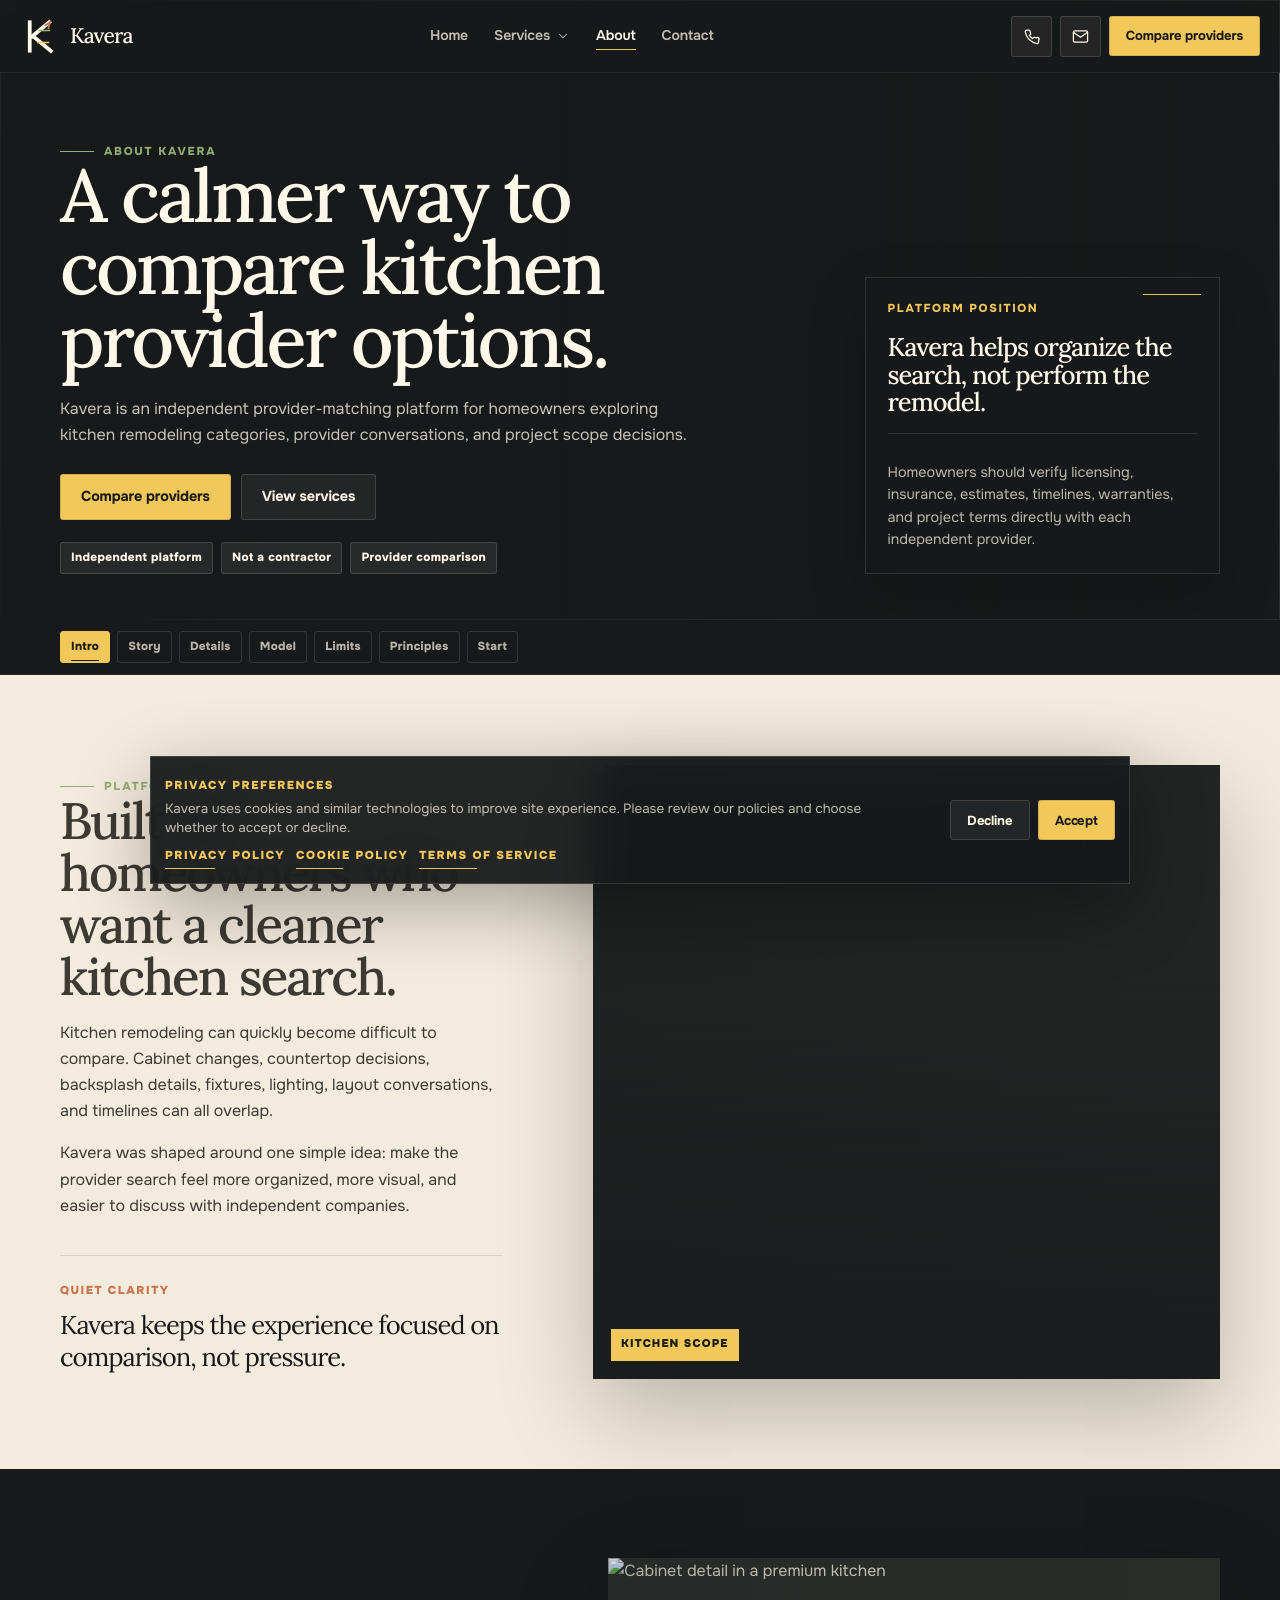
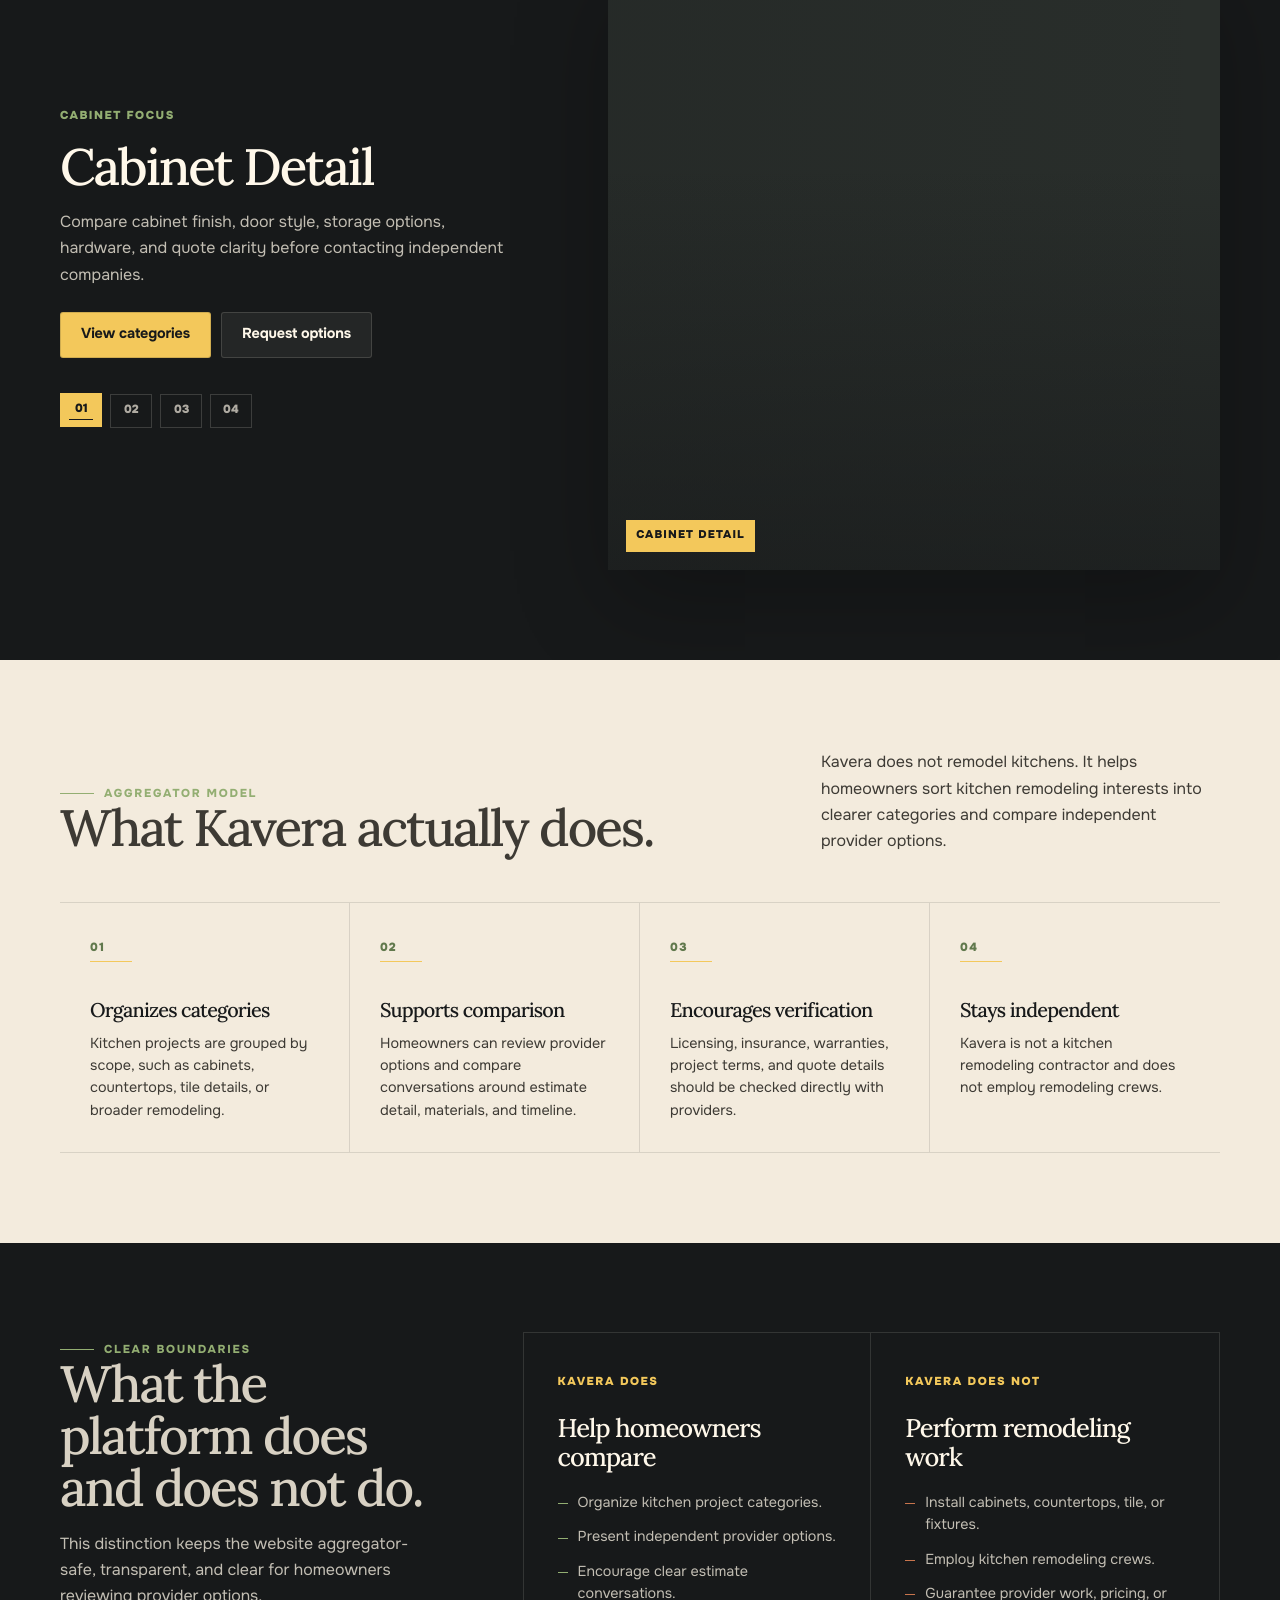
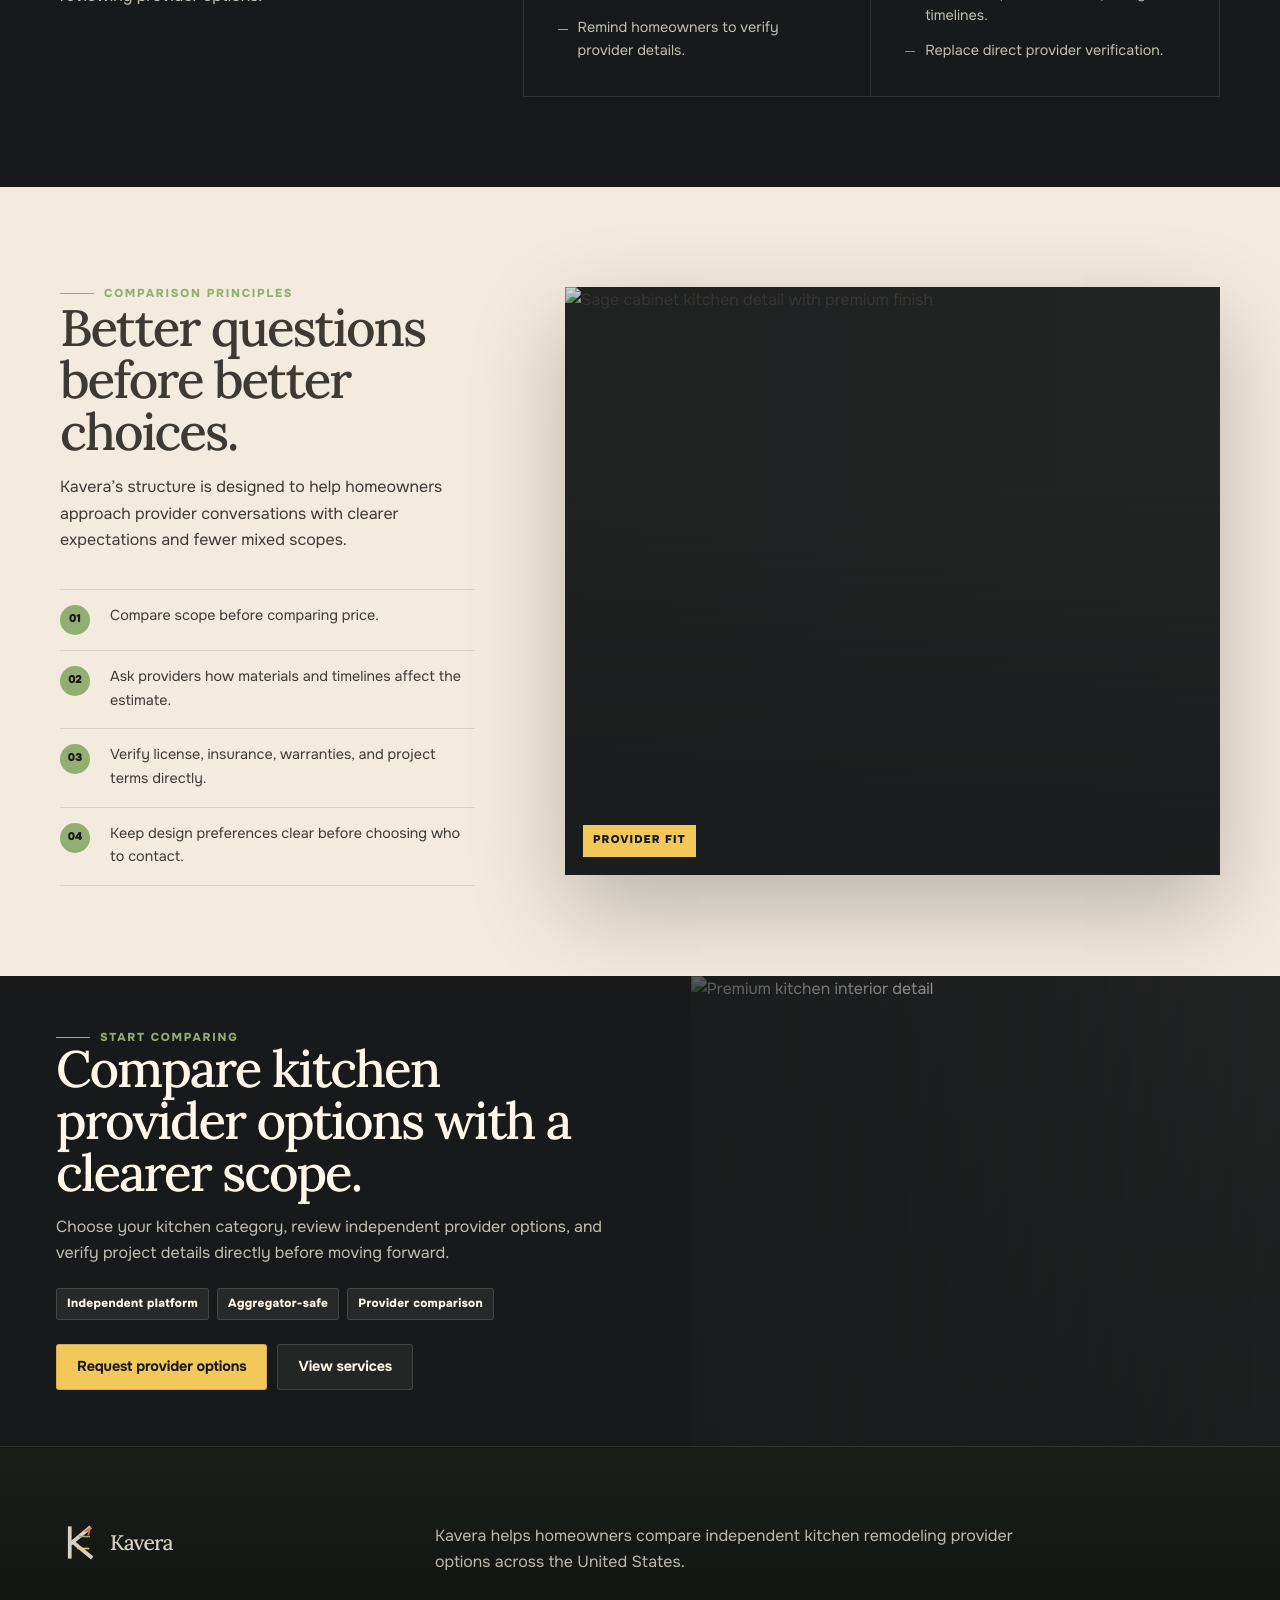
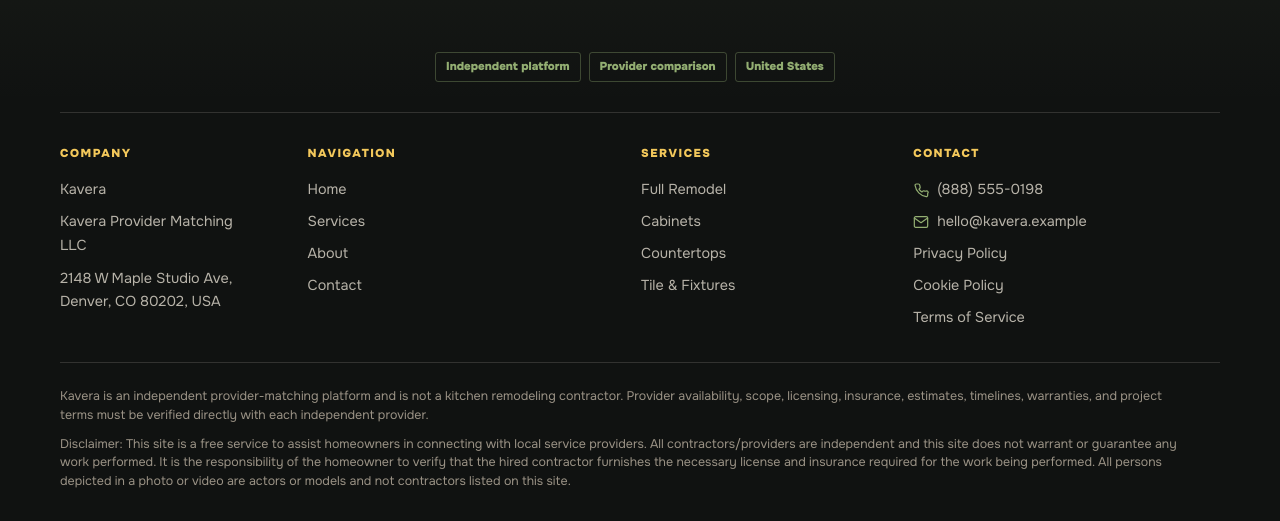
==== about.html @ 3f9db496 "add structure" ====
<!DOCTYPE html>
<html lang="en">

<head>
    <meta charset="UTF-8">
    <meta name="viewport" content="width=device-width, initial-scale=1.0">

    <title>About Kavera | Kitchen Provider Matching Platform</title>
    <meta name="description"
        content="Learn how Kavera helps homeowners compare local kitchen remodeling providers while staying independent from direct remodeling services.">

    <link rel="icon" type="image/svg+xml" href="./assets/icons/favicon.svg">
    <link rel="stylesheet" href="./css/style.css">
</head>

<body>
    <div data-site-header></div>

    <main id="main">
        <!-- =====================================================
      1. HERO
    ====================================================== -->
        <section class="page-hero about-hero" id="hero" aria-labelledby="about-hero-title">
            <div class="page-hero__bg" aria-hidden="true">
                <img src="./assets/images/hero-about.jpg" alt="">
            </div>

            <div class="page-hero__inner">
                <div class="page-hero__content">
                    <span class="eyebrow">About Kavera</span>

                    <h1 id="about-hero-title">
                        A calmer way to compare kitchen provider options.
                    </h1>

                    <p>
                        Kavera is an independent provider-matching platform for homeowners exploring kitchen remodeling
                        categories, provider conversations, and project scope decisions.
                    </p>

                    <div class="page-hero__actions">
                        <a class="button" href="contact.html#request">
                            <span>Compare providers</span>
                        </a>

                        <a class="button button--ghost" href="services.html">
                            <span>View services</span>
                        </a>
                    </div>

                    <div class="page-hero__badges">
                        <span class="hero-badge">Independent platform</span>
                        <span class="hero-badge">Not a contractor</span>
                        <span class="hero-badge">Provider comparison</span>
                    </div>
                </div>

                <aside class="hero-panel about-hero__panel" aria-label="Kavera platform note">
                    <span>Platform position</span>

                    <strong>
                        Kavera helps organize the search, not perform the remodel.
                    </strong>

                    <div class="about-hero__line" aria-hidden="true"></div>

                    <p>
                        Homeowners should verify licensing, insurance, estimates, timelines, warranties,
                        and project terms directly with each independent provider.
                    </p>
                </aside>
            </div>
        </section>

        <div data-section-nav></div>

        <!-- =====================================================
      2. STORY
    ====================================================== -->
        <section class="section section--cream about-story" id="story" aria-labelledby="about-story-title">
            <div class="container">
                <div class="about-story__grid">
                    <div class="about-story__content">
                        <span class="eyebrow">Platform story</span>

                        <h2 id="about-story-title">
                            Built for homeowners who want a cleaner kitchen search.
                        </h2>

                        <p>
                            Kitchen remodeling can quickly become difficult to compare. Cabinet changes, countertop
                            decisions, backsplash details, fixtures, lighting, layout conversations, and timelines can
                            all overlap.
                        </p>

                        <p>
                            Kavera was shaped around one simple idea: make the provider search feel more organized,
                            more visual, and easier to discuss with independent companies.
                        </p>

                        <div class="about-story__quote">
                            <span>Quiet clarity</span>
                            <p>
                                Kavera keeps the experience focused on comparison, not pressure.
                            </p>
                        </div>
                    </div>

                    <figure class="about-story__image">
                        <img src="./assets/images/service-full-kitchen.jpg"
                            alt="Premium kitchen interior with warm finishes" loading="lazy">
                        <span>Kitchen scope</span>
                    </figure>
                </div>
            </div>
        </section>

        <!-- =====================================================
      3. SLIDESHOW
    ====================================================== -->
        <section class="section section--dark about-slideshow" id="slideshow" aria-labelledby="about-slideshow-title">
            <div class="container">
                <div class="about-slideshow__grid">
                    <div class="about-slideshow__content">
                        <span class="about-slideshow__label" data-about-slide-label>
                            Cabinet focus
                        </span>

                        <h2 class="about-slideshow__title" id="about-slideshow-title" data-about-slide-title>
                            Cabinet Detail
                        </h2>

                        <p class="about-slideshow__text" data-about-slide-text>
                            Compare cabinet finish, door style, storage options, hardware, and quote clarity before
                            contacting independent companies.
                        </p>

                        <div class="about-slideshow__actions">
                            <a class="button" href="services.html">
                                <span>View categories</span>
                            </a>

                            <a class="button button--ghost" href="contact.html#request">
                                <span>Request options</span>
                            </a>
                        </div>

                        <div class="about-slideshow__dots" aria-label="Kitchen detail slideshow controls">
                            <button class="about-slide-dot is-active" type="button" data-about-slide="0"
                                aria-label="Show cabinet detail slide">
                                01
                            </button>

                            <button class="about-slide-dot" type="button" data-about-slide="1"
                                aria-label="Show surface planning slide">
                                02
                            </button>

                            <button class="about-slide-dot" type="button" data-about-slide="2"
                                aria-label="Show fixture layers slide">
                                03
                            </button>

                            <button class="about-slide-dot" type="button" data-about-slide="3"
                                aria-label="Show project scope slide">
                                04
                            </button>
                        </div>
                    </div>

                    <figure class="about-slideshow__image">
                        <img src="./assets/images/service-cabinets.jpg" alt="Cabinet detail in a premium kitchen"
                            loading="lazy" data-about-slide-image>

                        <span class="about-slideshow__tag" data-about-slide-tag>
                            Cabinet detail
                        </span>
                    </figure>
                </div>
            </div>
        </section>

        <!-- =====================================================
      4. AGGREGATOR MODEL
    ====================================================== -->
        <section class="section section--cream about-model" id="model" aria-labelledby="about-model-title">
            <div class="container">
                <div class="about-model__top">
                    <div>
                        <span class="eyebrow">Aggregator model</span>

                        <h2 id="about-model-title">
                            What Kavera actually does.
                        </h2>
                    </div>

                    <p>
                        Kavera does not remodel kitchens. It helps homeowners sort kitchen remodeling interests into
                        clearer categories and compare independent provider options.
                    </p>
                </div>

                <div class="about-model__rail" aria-label="Kavera platform model">
                    <article class="about-model__item">
                        <span>01</span>
                        <h3>Organizes categories</h3>
                        <p>
                            Kitchen projects are grouped by scope, such as cabinets, countertops, tile details,
                            or broader remodeling.
                        </p>
                    </article>

                    <article class="about-model__item">
                        <span>02</span>
                        <h3>Supports comparison</h3>
                        <p>
                            Homeowners can review provider options and compare conversations around estimate detail,
                            materials, and timeline.
                        </p>
                    </article>

                    <article class="about-model__item">
                        <span>03</span>
                        <h3>Encourages verification</h3>
                        <p>
                            Licensing, insurance, warranties, project terms, and quote details should be checked
                            directly
                            with providers.
                        </p>
                    </article>

                    <article class="about-model__item">
                        <span>04</span>
                        <h3>Stays independent</h3>
                        <p>
                            Kavera is not a kitchen remodeling contractor and does not employ remodeling crews.
                        </p>
                    </article>
                </div>
            </div>
        </section>

        <!-- =====================================================
      5. DOES / DOES NOT
    ====================================================== -->
        <section class="section section--dark about-limits" id="limits" aria-labelledby="about-limits-title">
            <div class="container">
                <div class="about-limits__grid">
                    <div class="about-limits__intro">
                        <span class="eyebrow">Clear boundaries</span>

                        <h2 id="about-limits-title">
                            What the platform does and does not do.
                        </h2>

                        <p>
                            This distinction keeps the website aggregator-safe, transparent, and clear for homeowners
                            reviewing provider options.
                        </p>
                    </div>

                    <div class="about-limits__split">
                        <article class="about-limits__column">
                            <span>Kavera does</span>

                            <h3>Help homeowners compare</h3>

                            <ul>
                                <li>Organize kitchen project categories.</li>
                                <li>Present independent provider options.</li>
                                <li>Encourage clear estimate conversations.</li>
                                <li>Remind homeowners to verify provider details.</li>
                            </ul>
                        </article>

                        <article class="about-limits__column about-limits__column--not">
                            <span>Kavera does not</span>

                            <h3>Perform remodeling work</h3>

                            <ul>
                                <li>Install cabinets, countertops, tile, or fixtures.</li>
                                <li>Employ kitchen remodeling crews.</li>
                                <li>Guarantee provider work, pricing, or timelines.</li>
                                <li>Replace direct provider verification.</li>
                            </ul>
                        </article>
                    </div>
                </div>
            </div>
        </section>

        <!-- =====================================================
      6. PRINCIPLES
    ====================================================== -->
        <section class="section section--cream about-principles" id="principles"
            aria-labelledby="about-principles-title">
            <div class="container">
                <div class="about-principles__grid">
                    <div class="about-principles__content">
                        <span class="eyebrow">Comparison principles</span>

                        <h2 id="about-principles-title">
                            Better questions before better choices.
                        </h2>

                        <p>
                            Kavera’s structure is designed to help homeowners approach provider conversations with
                            clearer expectations and fewer mixed scopes.
                        </p>

                        <ul class="about-principles__list">
                            <li>
                                <span>01</span>
                                <p>Compare scope before comparing price.</p>
                            </li>

                            <li>
                                <span>02</span>
                                <p>Ask providers how materials and timelines affect the estimate.</p>
                            </li>

                            <li>
                                <span>03</span>
                                <p>Verify license, insurance, warranties, and project terms directly.</p>
                            </li>

                            <li>
                                <span>04</span>
                                <p>Keep design preferences clear before choosing who to contact.</p>
                            </li>
                        </ul>
                    </div>

                    <figure class="about-principles__image">
                        <img src="./assets/images/material-sage-cabinet.jpg"
                            alt="Sage cabinet kitchen detail with premium finish" loading="lazy">
                        <span>Provider fit</span>
                    </figure>
                </div>
            </div>
        </section>

        <!-- =====================================================
      7. COMPACT CTA
    ====================================================== -->
        <section class="compact-cta about-cta" id="start" aria-labelledby="about-cta-title">
            <div class="compact-cta__inner">
                <div class="compact-cta__content">
                    <span class="eyebrow">Start comparing</span>

                    <h2 id="about-cta-title">
                        Compare kitchen provider options with a clearer scope.
                    </h2>

                    <p>
                        Choose your kitchen category, review independent provider options, and verify project details
                        directly before moving forward.
                    </p>

                    <div class="compact-cta__badges">
                        <span class="badge">Independent platform</span>
                        <span class="badge">Aggregator-safe</span>
                        <span class="badge">Provider comparison</span>
                    </div>

                    <div class="compact-cta__actions">
                        <a class="button" href="contact.html#request">
                            <span>Request provider options</span>
                        </a>

                        <a class="button button--ghost" href="services.html">
                            <span>View services</span>
                        </a>
                    </div>
                </div>

                <div class="compact-cta__media">
                    <img src="./assets/images/hero-about.jpg" alt="Premium kitchen interior detail" loading="lazy">
                </div>
            </div>
        </section>
    </main>

    <div data-site-footer></div>
    <div data-policy-banner></div>

    <script src="./js/config.js"></script>
    <script src="./js/main.js"></script>
    <script src="./js/about.js"></script>
</body>

</html>
---- css/style.css ----
@import url("https://fonts.googleapis.com/css2?family=Lora:wght@500&family=Onest:wght@400;500;600;700&display=swap");

@import url("./home.css");
@import url("./services.css");
@import url("./about.css");
@import url("./contact.css");
@import url("./service-page.css");
@import url("./legal.css");

:root {
    /* Base */
    --color-bg: #17191a;
    --color-bg-soft: #202423;
    --color-surface: #292e2b;
    --color-surface-2: #32382f;

    /* Light sections */
    --color-cream: #f3ebdd;
    --color-cream-soft: #e9ddc8;
    --color-card-light: #fbf5ea;

    /* Text */
    --color-heading-dark: #17191a;
    --color-heading-light: #fff8ea;
    --color-text-dark: #3d3a34;
    --color-text-light: #d8d1c3;
    --color-muted: #9a9285;

    /* Accents */
    --color-sage: #93ae72;
    --color-sage-dark: #61794d;
    --color-sage-soft: rgba(147, 174, 114, 0.18);

    --color-butter: #f3c85b;
    --color-butter-dark: #ddaa35;
    --color-butter-soft: rgba(243, 200, 91, 0.2);

    --color-clay: #c8754d;
    --color-clay-soft: rgba(200, 117, 77, 0.16);

    /* Lines / shadows */
    --color-border-light: rgba(23, 25, 26, 0.12);
    --color-border-dark: rgba(255, 248, 234, 0.14);
    --shadow-soft: 0 22px 54px rgba(0, 0, 0, 0.18);
    --shadow-photo: 0 34px 90px rgba(0, 0, 0, 0.24);

    /* Type */
    --font-heading: "Lora", serif;
    --font-body: "Onest", sans-serif;

    /* Layout */
    --container: min(1160px, calc(100vw - 40px));
    --container-wide: min(1360px, calc(100vw - 40px));
    --header-height: 72px;

    --radius-xs: 3px;
    --radius-sm: 6px;

    --ease: 220ms ease;
}

/* ==========================================================
   RESET / BASE
========================================================== */

*,
*::before,
*::after {
    box-sizing: border-box;
}

html {
    width: 100%;
    overflow-x: hidden;
    scroll-behavior: smooth;
    text-size-adjust: 100%;
}

body {
    width: 100%;
    min-width: 320px;
    margin: 0;
    overflow-x: hidden;
    color: var(--color-text-light);
    background: var(--color-bg);
    font-family: var(--font-body);
    font-size: 16px;
    line-height: 1.6;
    -webkit-font-smoothing: antialiased;
    text-rendering: geometricPrecision;
}

body.menu-open {
    overflow: hidden;
}

img,
svg,
picture,
video,
canvas {
    display: block;
    max-width: 100%;
}

img {
    height: auto;
    object-fit: cover;
}

button,
input,
select,
textarea {
    font: inherit;
}

button {
    border: 0;
    cursor: pointer;
}

a {
    color: inherit;
    text-decoration: none;
}

p,
h1,
h2,
h3,
h4,
figure {
    margin: 0;
}

ul,
ol {
    margin: 0;
    padding: 0;
}

li {
    list-style: none;
}

main {
    min-height: 60vh;
}

section {
    position: relative;
    scroll-margin-top: calc(var(--header-height) + 22px);
}

::selection {
    color: var(--color-heading-dark);
    background: var(--color-butter);
}

/* ==========================================================
   ACCESSIBILITY
========================================================== */

.skip-link {
    position: fixed;
    top: 14px;
    left: 14px;
    z-index: 9999;
    transform: translateY(-140%);
    padding: 10px 14px;
    color: var(--color-heading-dark);
    background: var(--color-butter);
    font-weight: 700;
    transition: transform var(--ease);
}

.skip-link:focus {
    transform: translateY(0);
}

:focus-visible {
    outline: 2px solid var(--color-butter);
    outline-offset: 4px;
}

.sr-only {
    position: absolute;
    width: 1px;
    height: 1px;
    padding: 0;
    overflow: hidden;
    white-space: nowrap;
    border: 0;
    clip: rect(0, 0, 0, 0);
}

/* ==========================================================
   TYPOGRAPHY
========================================================== */

h1,
h2,
h3,
h4 {
    font-family: var(--font-heading);
    font-weight: 500;
    letter-spacing: -0.04em;
}

h1 {
    max-width: 950px;
    font-size: clamp(2.55rem, 5.8vw, 5.55rem);
    line-height: 0.98;
}

h2 {
    font-size: clamp(2rem, 4vw, 3.9rem);
    line-height: 1.02;
}

h3 {
    font-size: clamp(1.24rem, 1.9vw, 1.9rem);
    line-height: 1.14;
}

p {
    font-size: clamp(1rem, 1.03vw, 1.06rem);
    line-height: 1.64;
}

.eyebrow,
.kicker,
.meta-label {
    display: inline-flex;
    align-items: center;
    gap: 10px;
    width: fit-content;
    color: var(--color-sage);
    font-size: 0.72rem;
    font-weight: 800;
    line-height: 1;
    letter-spacing: 0.15em;
    text-transform: uppercase;
    transition: color var(--ease);
}

.eyebrow::before,
.kicker::before,
.meta-label::before {
    content: "";
    width: 34px;
    height: 1px;
    background: currentColor;
    transition: width var(--ease);
}

.eyebrow:hover,
.kicker:hover,
.meta-label:hover {
    color: var(--color-butter);
}

.eyebrow:hover::before,
.kicker:hover::before,
.meta-label:hover::before {
    width: 54px;
}

/* ==========================================================
   LAYOUT
========================================================== */

.container {
    width: var(--container);
    margin-inline: auto;
}

.container-wide {
    width: var(--container-wide);
    margin-inline: auto;
}

.section {
    padding: clamp(58px, 7vw, 96px) 0;
}

.section--dark {
    color: var(--color-text-light);
    background: var(--color-bg);
}

.section--soft-dark {
    color: var(--color-text-light);
    background: var(--color-bg-soft);
}

.section--cream {
    color: var(--color-text-dark);
    background: var(--color-cream);
}

.section--card-light {
    color: var(--color-text-dark);
    background: var(--color-card-light);
}

.section-heading {
    max-width: 820px;
    margin-bottom: clamp(28px, 4vw, 48px);
}

.section-heading--split {
    display: grid;
    grid-template-columns: minmax(0, 0.78fr) minmax(280px, 0.46fr);
    gap: clamp(24px, 5vw, 76px);
    align-items: end;
    max-width: none;
}

.section-heading p {
    margin-top: 16px;
    color: inherit;
    opacity: 0.78;
}

.line-top {
    border-top: 1px solid currentColor;
    border-color: color-mix(in srgb, currentColor 14%, transparent);
}

.line-bottom {
    border-bottom: 1px solid currentColor;
    border-color: color-mix(in srgb, currentColor 14%, transparent);
}

/* ==========================================================
   BUTTONS
========================================================== */

.button {
    position: relative;
    display: inline-flex;
    align-items: center;
    justify-content: center;
    min-height: 46px;
    padding: 0 20px;
    overflow: hidden;
    isolation: isolate;
    color: var(--color-heading-dark);
    background: var(--color-butter);
    border: 1px solid rgba(23, 25, 26, 0.16);
    border-radius: var(--radius-xs);
    font-size: 0.9rem;
    font-weight: 700;
    letter-spacing: -0.01em;
    white-space: nowrap;
    transition:
        color var(--ease),
        background var(--ease),
        border-color var(--ease),
        transform var(--ease);
}

.button::before {
    content: "";
    position: absolute;
    left: 12px;
    right: 12px;
    bottom: 8px;
    z-index: -1;
    height: 1px;
    background: currentColor;
    transform: scaleX(0);
    transform-origin: left center;
    transition: transform var(--ease);
}

.button:hover {
    background: var(--color-butter-dark);
    transform: translateY(-1px);
}

.button:hover::before {
    transform: scaleX(1);
}

.button span {
    transition: color var(--ease);
}

.button--small {
    min-height: 40px;
    padding-inline: 16px;
    font-size: 0.82rem;
}

.button--dark {
    color: var(--color-heading-light);
    background: var(--color-bg);
    border-color: rgba(23, 25, 26, 0.2);
}

.button--dark:hover {
    color: var(--color-heading-dark);
    background: var(--color-sage);
    border-color: var(--color-sage);
}

.button--ghost {
    color: var(--color-heading-light);
    background: rgba(255, 248, 234, 0.06);
    border-color: var(--color-border-dark);
}

.button--ghost:hover {
    color: var(--color-heading-dark);
    background: var(--color-sage);
    border-color: var(--color-sage);
}

.section--cream .button--ghost,
.section--card-light .button--ghost {
    color: var(--color-heading-dark);
    background: transparent;
    border-color: var(--color-border-light);
}

.section--cream .button--ghost:hover,
.section--card-light .button--ghost:hover {
    background: var(--color-sage);
    border-color: var(--color-sage);
}

.text-link {
    position: relative;
    display: inline-flex;
    width: fit-content;
    align-items: center;
    gap: 8px;
    font-weight: 800;
    color: inherit;
}

.text-link::after {
    content: "";
    position: absolute;
    left: 0;
    bottom: -5px;
    width: 44%;
    height: 1px;
    background: currentColor;
    transition: width var(--ease);
}

.text-link:hover {
    color: var(--color-butter);
}

.text-link:hover::after {
    width: 100%;
}

/* ==========================================================
   SMALL UI / BADGES / SPANS
========================================================== */

.badge-row,
.chip-row {
    display: flex;
    flex-wrap: wrap;
    gap: 8px;
}

.badge,
.chip,
.hero-badge,
.service-chip {
    display: inline-flex;
    align-items: center;
    width: fit-content;
    min-height: 32px;
    padding: 0 10px;
    color: inherit;
    background: rgba(255, 248, 234, 0.07);
    border: 1px solid rgba(255, 248, 234, 0.14);
    border-radius: var(--radius-xs);
    font-size: 0.74rem;
    font-weight: 800;
    letter-spacing: 0.03em;
    transition:
        color var(--ease),
        background var(--ease),
        border-color var(--ease),
        transform var(--ease);
}

.badge:hover,
.chip:hover,
.hero-badge:hover,
.service-chip:hover {
    color: var(--color-heading-dark);
    background: var(--color-butter);
    border-color: var(--color-butter);
    transform: translateY(-1px);
}

.section--cream .badge,
.section--cream .chip,
.section--card-light .badge,
.section--card-light .chip {
    background: rgba(23, 25, 26, 0.04);
    border-color: var(--color-border-light);
}

/* ==========================================================
   HEADER
========================================================== */

.site-header {
    position: fixed;
    inset: 0 0 auto 0;
    z-index: 900;
    color: var(--color-heading-light);
    background: rgba(23, 25, 26, 0.76);
    border-bottom: 1px solid rgba(255, 248, 234, 0.08);
    backdrop-filter: blur(18px);
    transition:
        background var(--ease),
        border-color var(--ease),
        box-shadow var(--ease);
}

.site-header.is-scrolled {
    background: rgba(23, 25, 26, 0.94);
    border-color: rgba(255, 248, 234, 0.13);
    box-shadow: 0 18px 46px rgba(0, 0, 0, 0.2);
}

.site-header__inner {
    display: flex;
    align-items: center;
    justify-content: space-between;
    gap: 22px;
    width: var(--container-wide);
    min-height: var(--header-height);
    margin-inline: auto;
}

.brand-logo {
    display: inline-flex;
    align-items: center;
    gap: 11px;
    min-width: max-content;
    color: currentColor;
}

.brand-logo__mark {
    width: 39px;
    height: 39px;
    overflow: visible;
}

.brand-logo__mark path {
    fill: none;
    stroke-linecap: square;
    stroke-linejoin: miter;
    transition:
        stroke var(--ease),
        transform var(--ease),
        opacity var(--ease);
}

.brand-logo__main {
    stroke: currentColor;
    stroke-width: 5;
}

.brand-logo__detail {
    stroke: var(--color-sage);
    stroke-width: 2.1;
}

.brand-logo__detail--warm {
    stroke: var(--color-butter);
}

.brand-logo__accent {
    stroke: var(--color-clay);
    stroke-width: 2.3;
}

.brand-logo__text {
    font-family: var(--font-heading);
    font-size: 1.32rem;
    font-weight: 500;
    letter-spacing: -0.04em;
    transition: color var(--ease);
}

.brand-logo:hover {
    color: var(--color-sage);
}

.brand-logo:hover .brand-logo__detail {
    stroke: var(--color-butter);
    transform: translateX(2px);
}

.brand-logo:hover .brand-logo__detail--warm {
    stroke: var(--color-clay);
}

.brand-logo:hover .brand-logo__accent {
    stroke: var(--color-sage);
}

.site-nav {
    display: flex;
    align-items: center;
    gap: 2px;
}

.site-nav__item {
    position: relative;
}

.site-nav__link {
    position: relative;
    display: inline-flex;
    align-items: center;
    gap: 6px;
    min-height: 40px;
    padding: 0 12px;
    color: rgba(255, 248, 234, 0.74);
    font-size: 0.88rem;
    font-weight: 600;
    letter-spacing: -0.01em;
    transition: color var(--ease);
}

.site-nav__link::after {
    content: "";
    position: absolute;
    left: 12px;
    right: 12px;
    bottom: 6px;
    height: 1px;
    background: var(--color-butter);
    transform: scaleX(0);
    transform-origin: left center;
    transition: transform var(--ease);
}

.site-nav__link svg {
    width: 14px;
    height: 14px;
    stroke-width: 1.8;
    transition: transform var(--ease);
}

.site-nav__link:hover,
.site-nav__link.is-active {
    color: var(--color-heading-light);
}

.site-nav__link:hover::after,
.site-nav__link.is-active::after {
    transform: scaleX(1);
}

.has-dropdown.is-open .site-nav__link svg {
    transform: rotate(180deg);
}

.site-header__actions {
    display: flex;
    align-items: center;
    gap: 8px;
}

.icon-button {
    display: inline-flex;
    align-items: center;
    justify-content: center;
    width: 41px;
    height: 41px;
    color: var(--color-heading-light);
    background: rgba(255, 248, 234, 0.06);
    border: 1px solid var(--color-border-dark);
    border-radius: var(--radius-xs);
    transition:
        color var(--ease),
        background var(--ease),
        border-color var(--ease),
        transform var(--ease);
}

.icon-button svg {
    width: 17px;
    height: 17px;
    stroke-width: 1.8;
}

.icon-button:hover {
    color: var(--color-heading-dark);
    background: var(--color-sage);
    border-color: var(--color-sage);
    transform: translateY(-1px);
}

.mobile-menu-toggle {
    display: none;
    align-items: center;
    justify-content: center;
    width: 41px;
    height: 41px;
    color: var(--color-heading-light);
    background: rgba(255, 248, 234, 0.06);
    border: 1px solid var(--color-border-dark);
    border-radius: var(--radius-xs);
    transition:
        color var(--ease),
        background var(--ease),
        border-color var(--ease);
}

.mobile-menu-toggle svg {
    width: 20px;
    height: 20px;
}

.mobile-menu-toggle:hover {
    color: var(--color-heading-dark);
    background: var(--color-butter);
    border-color: var(--color-butter);
}

/* ==========================================================
   DESKTOP DROPDOWN
========================================================== */

.services-dropdown {
    position: absolute;
    top: calc(100% + 12px);
    left: 50%;
    width: min(560px, calc(100vw - 40px));
    padding: 18px;
    color: var(--color-heading-light);
    background:
        linear-gradient(135deg, rgba(255, 248, 234, 0.08), rgba(255, 248, 234, 0.03)),
        rgba(23, 25, 26, 0.9);
    border: 1px solid var(--color-border-dark);
    box-shadow: 0 34px 84px rgba(0, 0, 0, 0.28);
    backdrop-filter: blur(22px);
    opacity: 0;
    pointer-events: none;
    transform: translate(-50%, 10px);
    transition:
        opacity var(--ease),
        transform var(--ease);
}

.services-dropdown::before {
    content: "";
    position: absolute;
    top: -14px;
    left: 0;
    width: 100%;
    height: 14px;
}

.has-dropdown.is-open .services-dropdown {
    opacity: 1;
    pointer-events: auto;
    transform: translate(-50%, 0);
}

.services-dropdown__top {
    display: grid;
    grid-template-columns: 0.72fr 1fr;
    gap: 18px;
    padding-bottom: 14px;
    margin-bottom: 8px;
    border-bottom: 1px solid var(--color-border-dark);
}

.services-dropdown__top span {
    width: fit-content;
    color: var(--color-butter);
    font-size: 0.72rem;
    font-weight: 800;
    letter-spacing: 0.14em;
    text-transform: uppercase;
    transition: color var(--ease);
}

.services-dropdown__top span:hover {
    color: var(--color-sage);
}

.services-dropdown__top p {
    color: rgba(255, 248, 234, 0.7);
    font-size: 0.88rem;
    line-height: 1.5;
}

.services-dropdown__list {
    display: grid;
    grid-template-columns: repeat(2, minmax(0, 1fr));
    column-gap: 18px;
}

.services-dropdown__link {
    position: relative;
    display: grid;
    grid-template-columns: 27px minmax(0, 1fr);
    gap: 11px;
    padding: 12px 0;
    border-bottom: 1px solid rgba(255, 248, 234, 0.08);
}

.services-dropdown__link::after {
    content: "";
    position: absolute;
    left: 38px;
    right: 0;
    bottom: -1px;
    height: 1px;
    background: var(--color-butter);
    transform: scaleX(0);
    transform-origin: left center;
    transition: transform var(--ease);
}

.services-dropdown__link svg {
    width: 20px;
    height: 20px;
    color: var(--color-sage);
    stroke-width: 1.7;
    transition:
        color var(--ease),
        transform var(--ease);
}

.services-dropdown__link strong {
    display: block;
    margin-bottom: 3px;
    color: var(--color-heading-light);
    font-size: 0.92rem;
    font-weight: 700;
    letter-spacing: -0.02em;
}

.services-dropdown__link small {
    display: block;
    color: var(--color-muted);
    font-size: 0.78rem;
    line-height: 1.42;
}

.services-dropdown__link:hover::after {
    transform: scaleX(1);
}

.services-dropdown__link:hover svg {
    color: var(--color-butter);
    transform: translateX(2px);
}

/* ==========================================================
   MOBILE MENU
========================================================== */

.mobile-menu-backdrop {
    position: fixed;
    inset: 0;
    z-index: 940;
    background: rgba(0, 0, 0, 0.54);
    opacity: 0;
    transition: opacity var(--ease);
}

.mobile-menu-backdrop.is-visible {
    opacity: 1;
}

.mobile-menu {
    position: fixed;
    top: 0;
    right: 0;
    z-index: 950;
    width: min(410px, 100vw);
    height: 100dvh;
    padding: 18px;
    overflow-y: auto;
    color: var(--color-heading-light);
    background:
        linear-gradient(180deg, rgba(147, 174, 114, 0.09), transparent 36%),
        var(--color-bg);
    border-left: 1px solid var(--color-border-dark);
    box-shadow: -22px 0 76px rgba(0, 0, 0, 0.38);
    transform: translateX(104%);
    transition: transform 260ms ease;
}

.mobile-menu.is-open {
    transform: translateX(0);
}

.mobile-menu__head {
    display: flex;
    align-items: center;
    justify-content: space-between;
    gap: 16px;
    padding-bottom: 16px;
    border-bottom: 1px solid var(--color-border-dark);
}

.mobile-menu__close {
    display: inline-flex;
    align-items: center;
    justify-content: center;
    width: 40px;
    height: 40px;
    color: var(--color-heading-light);
    background: rgba(255, 248, 234, 0.06);
    border: 1px solid var(--color-border-dark);
    border-radius: var(--radius-xs);
    transition:
        color var(--ease),
        background var(--ease);
}

.mobile-menu__close:hover {
    color: var(--color-heading-dark);
    background: var(--color-butter);
}

.mobile-menu__nav {
    display: grid;
    gap: 0;
    padding: 18px 0;
}

.mobile-menu__link {
    position: relative;
    display: flex;
    align-items: center;
    min-height: 44px;
    color: rgba(255, 248, 234, 0.82);
    border-bottom: 1px solid rgba(255, 248, 234, 0.08);
}

.mobile-menu__link span {
    position: relative;
    font-weight: 700;
    transition:
        color var(--ease),
        padding-left var(--ease);
}

.mobile-menu__link span::after {
    content: "";
    position: absolute;
    left: 0;
    bottom: -5px;
    width: 0;
    height: 1px;
    background: currentColor;
    transition: width var(--ease);
}

.mobile-menu__link:hover span,
.mobile-menu__link.is-active span {
    color: var(--color-butter);
    padding-left: 6px;
}

.mobile-menu__link:hover span::after,
.mobile-menu__link.is-active span::after {
    width: 100%;
}

.mobile-menu__services {
    padding-bottom: 18px;
}

.mobile-menu__label {
    display: inline-flex;
    width: fit-content;
    margin-bottom: 10px;
    color: var(--color-sage);
    font-size: 0.72rem;
    font-weight: 800;
    letter-spacing: 0.14em;
    text-transform: uppercase;
    transition: color var(--ease);
}

.mobile-menu__label:hover {
    color: var(--color-butter);
}

.mobile-menu__service-list {
    display: grid;
    gap: 0;
    border-top: 1px solid rgba(255, 248, 234, 0.08);
}

.mobile-menu__service {
    display: grid;
    grid-template-columns: 26px minmax(0, 1fr);
    gap: 11px;
    align-items: center;
    min-height: 43px;
    border-bottom: 1px solid rgba(255, 248, 234, 0.08);
}

.mobile-menu__service svg {
    width: 18px;
    height: 18px;
    color: var(--color-sage);
    stroke-width: 1.8;
    transition:
        color var(--ease),
        transform var(--ease);
}

.mobile-menu__service span {
    font-size: 0.92rem;
    font-weight: 700;
    transition: color var(--ease);
}

.mobile-menu__service:hover svg {
    color: var(--color-butter);
    transform: translateX(2px);
}

.mobile-menu__service:hover span {
    color: var(--color-butter);
}

.mobile-menu__contact {
    display: grid;
    gap: 10px;
    padding: 16px 0;
    border-top: 1px solid var(--color-border-dark);
    border-bottom: 1px solid var(--color-border-dark);
}

.mobile-menu__contact a,
.mobile-menu__contact p {
    display: flex;
    align-items: center;
    gap: 10px;
    min-width: 0;
    color: rgba(255, 248, 234, 0.78);
}

.mobile-menu__contact svg {
    flex: 0 0 auto;
    width: 17px;
    height: 17px;
    color: var(--color-sage);
}

.mobile-menu__contact span {
    transition: color var(--ease);
}

.mobile-menu__contact a:hover span {
    color: var(--color-butter);
}

.mobile-menu__contact p {
    display: grid;
    gap: 2px;
}

.mobile-menu__contact p span {
    color: var(--color-muted);
    font-size: 0.72rem;
    font-weight: 800;
    letter-spacing: 0.13em;
    text-transform: uppercase;
}

.mobile-menu__contact strong {
    color: var(--color-heading-light);
    font-size: 0.92rem;
}

.mobile-menu__notice {
    margin-top: 14px;
    color: var(--color-muted);
    font-size: 0.78rem;
    line-height: 1.52;
}

/* ==========================================================
   HERO BASE
========================================================== */

.page-hero {
    position: relative;
    display: grid;
    align-items: end;
    min-height: clamp(500px, 64vh, 720px);
    padding: calc(var(--header-height) + 62px) 0 46px;
    overflow: hidden;
    color: var(--color-heading-light);
    background: var(--color-bg);
}

.page-hero--compact {
    min-height: clamp(430px, 56vh, 620px);
}

.page-hero__bg {
    position: absolute;
    inset: 0;
    z-index: 0;
}

.page-hero__bg img {
    width: 100%;
    height: 100%;
}

.page-hero__bg::after {
    content: "";
    position: absolute;
    inset: 0;
    background:
        linear-gradient(90deg, rgba(23, 25, 26, 0.92), rgba(23, 25, 26, 0.62) 46%, rgba(23, 25, 26, 0.32)),
        linear-gradient(180deg, rgba(23, 25, 26, 0.12), rgba(23, 25, 26, 0.82));
}

.page-hero__inner {
    position: relative;
    z-index: 2;
    display: grid;
    grid-template-columns: minmax(0, 0.92fr) minmax(280px, 0.42fr);
    gap: clamp(28px, 6vw, 90px);
    align-items: end;
    width: var(--container);
    margin-inline: auto;
}

.page-hero__content {
    max-width: 870px;
}

.page-hero__content p {
    max-width: 650px;
    margin-top: 18px;
    color: rgba(255, 248, 234, 0.76);
}

.page-hero__actions {
    display: flex;
    flex-wrap: wrap;
    gap: 10px;
    margin-top: 26px;
}

.page-hero__badges {
    display: flex;
    flex-wrap: wrap;
    gap: 8px;
    margin-top: 22px;
}

.hero-panel {
    position: relative;
    padding: 22px;
    color: var(--color-heading-light);
    background: rgba(23, 25, 26, 0.5);
    border: 1px solid rgba(255, 248, 234, 0.12);
    box-shadow: var(--shadow-soft);
    backdrop-filter: blur(10px);
}

.hero-panel::before {
    content: "";
    position: absolute;
    top: 16px;
    right: 18px;
    width: 58px;
    height: 1px;
    background: var(--color-butter);
}

.hero-panel span {
    width: fit-content;
    color: var(--color-butter);
    font-size: 0.72rem;
    font-weight: 800;
    letter-spacing: 0.14em;
    text-transform: uppercase;
    transition: color var(--ease);
}

.hero-panel span:hover {
    color: var(--color-sage);
}

.hero-panel p {
    margin-top: 12px;
    color: rgba(255, 248, 234, 0.72);
    font-size: 0.9rem;
    line-height: 1.55;
}

/* ==========================================================
   SECTION NAV
========================================================== */

.section-nav-wrap {
    position: relative;
    z-index: 30;
    color: var(--color-heading-light);
    background: var(--color-bg);
    border-bottom: 1px solid rgba(255, 248, 234, 0.08);
}

.section-nav {
    display: flex;
    flex-wrap: wrap;
    gap: 7px;
    width: var(--container);
    margin-inline: auto;
    padding: 11px 0;
}

.section-nav__link {
    position: relative;
    display: inline-flex;
    align-items: center;
    min-height: 32px;
    padding: 0 10px;
    color: rgba(255, 248, 234, 0.7);
    border: 1px solid rgba(255, 248, 234, 0.13);
    border-radius: var(--radius-xs);
    font-size: 0.73rem;
    font-weight: 800;
    letter-spacing: 0.03em;
    transition:
        color var(--ease),
        background var(--ease),
        border-color var(--ease);
}

.section-nav__link span {
    position: relative;
}

.section-nav__link span::after {
    content: "";
    position: absolute;
    left: 0;
    bottom: -4px;
    width: 0;
    height: 1px;
    background: currentColor;
    transition: width var(--ease);
}

.section-nav__link:hover,
.section-nav__link.is-active {
    color: var(--color-heading-dark);
    background: var(--color-butter);
    border-color: var(--color-butter);
}

.section-nav__link:hover span::after,
.section-nav__link.is-active span::after {
    width: 100%;
}

/* ==========================================================
   SERVICE PANELS — EDITORIAL, NOT HEAVY CARDS
========================================================== */

.service-panel {
    position: relative;
    min-height: 360px;
    overflow: hidden;
    color: var(--color-heading-light);
    background: var(--color-bg-soft);
    box-shadow: var(--shadow-photo);
}

.service-panel__link {
    position: absolute;
    inset: 0;
    display: grid;
    align-items: end;
    min-height: 100%;
    padding: clamp(20px, 3vw, 30px);
    isolation: isolate;
}

.service-panel img {
    position: absolute;
    inset: 0;
    z-index: -2;
    width: 100%;
    height: 100%;
    transition:
        transform 700ms ease,
        filter 700ms ease;
}

.service-panel__link::after {
    content: "";
    position: absolute;
    inset: 0;
    z-index: -1;
    background:
        linear-gradient(180deg, rgba(23, 25, 26, 0.08), rgba(23, 25, 26, 0.78)),
        linear-gradient(90deg, rgba(23, 25, 26, 0.5), rgba(23, 25, 26, 0.08));
}

.service-panel__number {
    position: absolute;
    top: 20px;
    left: 20px;
    color: var(--color-butter);
    font-size: 0.76rem;
    font-weight: 900;
    letter-spacing: 0.12em;
    transition:
        color var(--ease),
        transform var(--ease);
}

.service-panel__content {
    max-width: 520px;
}

.service-panel__content svg {
    width: 25px;
    height: 25px;
    margin-bottom: 14px;
    color: var(--color-sage);
    stroke-width: 1.55;
    transition:
        color var(--ease),
        transform var(--ease);
}

.service-panel__content p {
    max-width: 500px;
    margin-top: 10px;
    color: rgba(255, 248, 234, 0.76);
    font-size: 0.92rem;
}

.service-panel__more {
    position: relative;
    display: inline-flex;
    width: fit-content;
    margin-top: 18px;
    color: var(--color-butter);
    font-size: 0.76rem;
    font-weight: 900;
    letter-spacing: 0.1em;
    text-transform: uppercase;
    transition: color var(--ease);
}

.service-panel__more::after {
    content: "";
    position: absolute;
    left: 0;
    bottom: -5px;
    width: 44%;
    height: 1px;
    background: currentColor;
    transition: width var(--ease);
}

.service-panel:hover img {
    transform: scale(1.025);
    filter: saturate(1.06);
}

.service-panel:hover .service-panel__number {
    color: var(--color-sage);
    transform: translateX(3px);
}

.service-panel:hover svg {
    color: var(--color-butter);
    transform: translateY(-2px);
}

.service-panel:hover .service-panel__more::after {
    width: 100%;
}

/* ==========================================================
   EDITORIAL SPLITS / MEDIA BLOCKS
========================================================== */

.editorial-split {
    display: grid;
    grid-template-columns: minmax(0, 0.78fr) minmax(320px, 0.62fr);
    gap: clamp(30px, 6vw, 82px);
    align-items: center;
}

.editorial-split--reverse {
    grid-template-columns: minmax(320px, 0.62fr) minmax(0, 0.78fr);
}

.editorial-split__media {
    position: relative;
    min-height: clamp(330px, 42vw, 560px);
    overflow: hidden;
    background: var(--color-bg-soft);
    box-shadow: var(--shadow-photo);
}

.editorial-split__media img {
    width: 100%;
    height: 100%;
    min-height: inherit;
    transition:
        transform 700ms ease,
        filter 700ms ease;
}

.editorial-split__media::after {
    content: "";
    position: absolute;
    inset: 0;
    border: 1px solid rgba(255, 248, 234, 0.13);
    pointer-events: none;
}

.editorial-split__media:hover img {
    transform: scale(1.025);
    filter: saturate(1.05);
}

.editorial-split__content p {
    margin-top: 16px;
    color: inherit;
    opacity: 0.78;
}

.editorial-split__actions {
    display: flex;
    flex-wrap: wrap;
    gap: 10px;
    margin-top: 24px;
}

/* ==========================================================
   LINE PROCESS / SCORE ROWS
========================================================== */

.process-rail {
    position: relative;
    display: grid;
    grid-template-columns: repeat(4, minmax(0, 1fr));
    gap: 0;
    margin-top: 36px;
}

.process-rail::before {
    content: "";
    position: absolute;
    top: 27px;
    left: 0;
    right: 0;
    height: 1px;
    background: color-mix(in srgb, currentColor 20%, transparent);
}

.process-step {
    position: relative;
    padding-right: 22px;
}

.process-step__number {
    position: relative;
    z-index: 2;
    display: inline-flex;
    align-items: center;
    justify-content: center;
    width: 54px;
    height: 54px;
    margin-bottom: 20px;
    color: var(--color-heading-dark);
    background: var(--color-sage);
    border-radius: 999px;
    font-size: 0.8rem;
    font-weight: 900;
    transition:
        background var(--ease),
        transform var(--ease);
}

.process-step__number:hover {
    background: var(--color-butter);
    transform: translateY(-2px);
}

.process-step h3 {
    font-size: clamp(1.08rem, 1.35vw, 1.38rem);
}

.process-step p {
    margin-top: 8px;
    color: inherit;
    opacity: 0.72;
    font-size: 0.9rem;
}

.score-panel {
    padding: clamp(22px, 3.4vw, 36px);
    color: var(--color-heading-light);
    background:
        linear-gradient(135deg, rgba(147, 174, 114, 0.1), transparent 48%),
        var(--color-bg-soft);
    border: 1px solid var(--color-border-dark);
}

.score-row {
    display: grid;
    grid-template-columns: minmax(130px, 0.34fr) minmax(0, 1fr) auto;
    gap: 16px;
    align-items: center;
    padding: 14px 0;
    border-bottom: 1px solid rgba(255, 248, 234, 0.1);
}

.score-row:last-child {
    border-bottom: 0;
}

.score-row span {
    color: rgba(255, 248, 234, 0.76);
    font-size: 0.92rem;
    font-weight: 700;
    transition:
        color var(--ease),
        padding-left var(--ease);
}

.score-row:hover span {
    color: var(--color-butter);
    padding-left: 3px;
}

.score-line {
    position: relative;
    height: 3px;
    overflow: hidden;
    background: rgba(255, 248, 234, 0.12);
}

.score-line::after {
    content: "";
    position: absolute;
    inset: 0 auto 0 0;
    width: var(--score, 70%);
    background: linear-gradient(90deg, var(--color-sage), var(--color-butter));
}

.score-row strong {
    color: var(--color-butter);
    font-size: 0.78rem;
    font-weight: 900;
    letter-spacing: 0.08em;
    text-transform: uppercase;
}

/* ==========================================================
   FAQ
========================================================== */

.faq-list {
    display: grid;
    gap: 0;
    border-top: 1px solid currentColor;
    border-color: color-mix(in srgb, currentColor 15%, transparent);
}

.faq-item {
    border-bottom: 1px solid currentColor;
    border-color: color-mix(in srgb, currentColor 15%, transparent);
}

.faq-button {
    display: grid;
    grid-template-columns: 48px minmax(0, 1fr) 26px;
    align-items: center;
    gap: 14px;
    width: 100%;
    min-height: 68px;
    padding: 15px 0;
    color: inherit;
    background: transparent;
    text-align: left;
}

.faq-button__number {
    display: inline-flex;
    align-items: center;
    justify-content: center;
    width: 34px;
    height: 34px;
    color: var(--color-heading-dark);
    background: var(--color-sage);
    border-radius: 999px;
    font-size: 0.72rem;
    font-weight: 900;
    transition:
        background var(--ease),
        transform var(--ease);
}

.faq-button__text {
    font-family: var(--font-heading);
    font-size: clamp(1rem, 1.6vw, 1.35rem);
    font-weight: 500;
    line-height: 1.22;
    letter-spacing: -0.03em;
    transition: color var(--ease);
}

.faq-button svg {
    width: 20px;
    height: 20px;
    justify-self: end;
    color: var(--color-sage);
    stroke-width: 1.8;
    transition:
        color var(--ease),
        transform var(--ease);
}

.faq-button:hover .faq-button__number,
.faq-button[aria-expanded="true"] .faq-button__number {
    background: var(--color-butter);
    transform: translateY(-1px);
}

.faq-button:hover .faq-button__text,
.faq-button[aria-expanded="true"] .faq-button__text {
    color: var(--color-butter);
}

.faq-button:hover svg,
.faq-button[aria-expanded="true"] svg {
    color: var(--color-butter);
    transform: rotate(90deg);
}

.faq-panel {
    max-width: 780px;
    padding: 0 0 20px 62px;
    color: inherit;
    opacity: 0.76;
}

/* ==========================================================
   FORM BASE
========================================================== */

.form-shell {
    width: 100%;
    max-width: 560px;
    padding: clamp(22px, 3.2vw, 32px);
    color: var(--color-heading-dark);
    background: var(--color-card-light);
    border: 1px solid var(--color-border-light);
    box-shadow: 0 22px 54px rgba(23, 25, 26, 0.12);
}

.form-grid {
    display: grid;
    gap: 12px;
}

.form-field {
    display: grid;
    gap: 6px;
}

.form-field label {
    color: var(--color-heading-dark);
    font-size: 0.76rem;
    font-weight: 900;
    letter-spacing: 0.09em;
    text-transform: uppercase;
}

.form-field input,
.form-field select {
    width: 100%;
    min-height: 44px;
    padding: 0 13px;
    color: var(--color-heading-dark);
    background: #fffaf0;
    border: 1px solid rgba(23, 25, 26, 0.15);
    border-radius: var(--radius-xs);
    outline: 0;
    transition:
        border-color var(--ease),
        box-shadow var(--ease),
        background var(--ease);
}

.form-field select {
    appearance: none;
    padding-right: 42px;
    background-image:
        linear-gradient(45deg, transparent 50%, var(--color-heading-dark) 50%),
        linear-gradient(135deg, var(--color-heading-dark) 50%, transparent 50%);
    background-position:
        calc(100% - 19px) 19px,
        calc(100% - 13px) 19px;
    background-size: 6px 6px, 6px 6px;
    background-repeat: no-repeat;
}

.form-field input:focus,
.form-field select:focus {
    border-color: var(--color-sage-dark);
    box-shadow: 0 0 0 4px rgba(147, 174, 114, 0.18);
}

.form-note {
    margin-top: 14px;
    color: var(--color-text-dark);
    font-size: 0.82rem;
    line-height: 1.5;
    opacity: 0.78;
}

.form-message {
    min-height: 22px;
    margin-top: 12px;
    font-size: 0.86rem;
    font-weight: 800;
}

.form-message.is-success {
    color: var(--color-sage-dark);
}

.form-message.is-error {
    color: var(--color-clay);
}

/* ==========================================================
   COMPACT CTA
========================================================== */

.compact-cta {
    position: relative;
    overflow: hidden;
    color: var(--color-heading-light);
    background: var(--color-bg);
}

.compact-cta__inner {
    display: grid;
    grid-template-columns: minmax(0, 0.68fr) minmax(320px, 0.58fr);
    min-height: 310px;
}

.compact-cta__content {
    display: grid;
    align-content: center;
    padding: clamp(30px, 5vw, 56px);
}

.compact-cta__content p {
    max-width: 590px;
    margin-top: 14px;
    color: rgba(255, 248, 234, 0.74);
}

.compact-cta__badges {
    display: flex;
    flex-wrap: wrap;
    gap: 8px;
    margin-top: 22px;
}

.compact-cta__actions {
    display: flex;
    flex-wrap: wrap;
    gap: 10px;
    margin-top: 24px;
}

.compact-cta__media {
    position: relative;
    min-height: 310px;
    overflow: hidden;
    background: var(--color-bg-soft);
}

.compact-cta__media img {
    width: 100%;
    height: 100%;
    min-height: inherit;
    transition:
        transform 700ms ease,
        filter 700ms ease;
}

.compact-cta__media::after {
    content: "";
    position: absolute;
    inset: 0;
    background:
        linear-gradient(90deg, rgba(23, 25, 26, 0.72), rgba(23, 25, 26, 0.08)),
        linear-gradient(180deg, transparent, rgba(23, 25, 26, 0.4));
}

.compact-cta__media:hover img {
    transform: scale(1.025);
    filter: saturate(1.05);
}

/* ==========================================================
   COOKIE / POLICY BANNER
========================================================== */

.policy-banner {
    position: fixed;
    right: 16px;
    bottom: 16px;
    left: 16px;
    z-index: 980;
    display: grid;
    grid-template-columns: minmax(0, 1fr) auto;
    gap: 18px;
    align-items: center;
    max-width: 980px;
    margin-inline: auto;
    padding: 14px;
    color: var(--color-heading-light);
    background: rgba(23, 25, 26, 0.94);
    border: 1px solid var(--color-border-dark);
    box-shadow: 0 22px 76px rgba(0, 0, 0, 0.32);
    backdrop-filter: blur(16px);
}

.policy-banner__content span {
    display: inline-flex;
    width: fit-content;
    margin-bottom: 4px;
    color: var(--color-butter);
    font-size: 0.72rem;
    font-weight: 900;
    letter-spacing: 0.13em;
    text-transform: uppercase;
    transition: color var(--ease);
}

.policy-banner__content span:hover {
    color: var(--color-sage);
}

.policy-banner__content p {
    max-width: 740px;
    color: rgba(255, 248, 234, 0.72);
    font-size: 0.84rem;
    line-height: 1.45;
}

.policy-banner__links {
    display: flex;
    flex-wrap: wrap;
    gap: 11px;
    margin-top: 7px;
}

.policy-banner__links a {
    color: var(--color-sage);
    font-size: 0.78rem;
    font-weight: 800;
    transition: color var(--ease);
}

.policy-banner__links a span {
    position: relative;
}

.policy-banner__links a span::after {
    content: "";
    position: absolute;
    left: 0;
    bottom: -4px;
    width: 42%;
    height: 1px;
    background: currentColor;
    transition: width var(--ease);
}

.policy-banner__links a:hover {
    color: var(--color-butter);
}

.policy-banner__links a:hover span::after {
    width: 100%;
}

.policy-banner__actions {
    display: flex;
    gap: 8px;
}

/* ==========================================================
   FOOTER
========================================================== */

.site-footer {
    color: var(--color-text-light);
    background:
        linear-gradient(180deg, rgba(147, 174, 114, 0.07), transparent 38%),
        #101211;
    border-top: 1px solid var(--color-border-dark);
}

.site-footer__inner {
    padding: clamp(48px, 7vw, 76px) 0 30px;
}

.site-footer__brand {
    display: grid;
    grid-template-columns: minmax(220px, 0.38fr) minmax(0, 1fr);
    gap: clamp(24px, 6vw, 84px);
    align-items: start;
    padding-bottom: 30px;
    border-bottom: 1px solid var(--color-border-dark);
}

.site-footer__brand p {
    max-width: 620px;
    color: rgba(255, 248, 234, 0.72);
}

.site-footer__badges {
    grid-column: 2;
    display: flex;
    flex-wrap: wrap;
    gap: 8px;
}

.site-footer__badges span {
    display: inline-flex;
    align-items: center;
    min-height: 30px;
    padding: 0 10px;
    color: var(--color-sage);
    border: 1px solid rgba(147, 174, 114, 0.34);
    border-radius: var(--radius-xs);
    font-size: 0.72rem;
    font-weight: 900;
    transition:
        color var(--ease),
        background var(--ease),
        border-color var(--ease);
}

.site-footer__badges span:hover {
    color: var(--color-heading-dark);
    background: var(--color-butter);
    border-color: var(--color-butter);
}

.site-footer__columns {
    display: grid;
    grid-template-columns: 0.8fr 1.15fr 0.9fr 1.25fr;
    gap: clamp(22px, 4vw, 58px);
    padding: 32px 0;
    border-bottom: 1px solid var(--color-border-dark);
}

.site-footer__column {
    display: grid;
    align-content: start;
    gap: 9px;
}

.site-footer__label {
    width: fit-content;
    margin-bottom: 6px;
    color: var(--color-butter);
    font-size: 0.72rem;
    font-weight: 900;
    letter-spacing: 0.13em;
    text-transform: uppercase;
    transition: color var(--ease);
}

.site-footer__label:hover {
    color: var(--color-sage);
}

.site-footer__column a,
.site-footer__column p {
    display: inline-flex;
    align-items: center;
    gap: 8px;
    width: fit-content;
    min-width: 0;
    color: rgba(255, 248, 234, 0.7);
    font-size: 0.9rem;
    transition: color var(--ease);
}

.site-footer__column a span {
    position: relative;
}

.site-footer__column a span::after {
    content: "";
    position: absolute;
    left: 0;
    bottom: -4px;
    width: 0;
    height: 1px;
    background: currentColor;
    transition: width var(--ease);
}

.site-footer__column a:hover {
    color: var(--color-butter);
}

.site-footer__column a:hover span::after {
    width: 100%;
}

.site-footer__column svg {
    flex: 0 0 auto;
    width: 16px;
    height: 16px;
    color: var(--color-sage);
    stroke-width: 1.8;
}

.site-footer__legal {
    display: grid;
    gap: 10px;
    padding-top: 24px;
    color: var(--color-muted);
}

.site-footer__legal p {
    max-width: 1120px;
    font-size: 0.78rem;
    line-height: 1.5;
}

.site-footer__legal strong {
    color: var(--color-heading-light);
}

/* ==========================================================
   DECORATIVE LINE ART
========================================================== */

.kitchen-line-art {
    position: absolute;
    z-index: 0;
    pointer-events: none;
    color: currentColor;
    opacity: 0.07;
}

.kitchen-line-art svg,
.kitchen-line-art {
    width: clamp(110px, 16vw, 220px);
    height: auto;
}

.rail-line {
    position: relative;
}

.rail-line::before {
    content: "";
    position: absolute;
    inset: 0 0 auto 0;
    height: 1px;
    background: currentColor;
    opacity: 0.13;
}

/* ==========================================================
   RESPONSIVE
========================================================== */

@media (max-width: 1180px) {
    :root {
        --header-height: 68px;
    }

    .site-header__cta {
        display: none;
    }

    .site-footer__columns {
        grid-template-columns: repeat(2, minmax(0, 1fr));
    }

    .compact-cta__inner {
        grid-template-columns: 1fr;
    }

    .compact-cta__media {
        order: -1;
    }
}

@media (max-width: 980px) {

    .site-nav,
    .icon-button--desktop {
        display: none;
    }

    .mobile-menu-toggle {
        display: inline-flex;
    }

    .site-header__inner {
        gap: 12px;
    }

    .page-hero {
        min-height: auto;
        padding: calc(var(--header-height) + 54px) 0 38px;
    }

    .page-hero__inner {
        grid-template-columns: 1fr;
        gap: 28px;
    }

    .hero-panel {
        max-width: 620px;
    }

    .section-heading--split,
    .editorial-split,
    .editorial-split--reverse {
        grid-template-columns: 1fr;
    }

    .editorial-split--reverse .editorial-split__media {
        order: -1;
    }

    .process-rail {
        grid-template-columns: repeat(2, minmax(0, 1fr));
        gap: 30px 22px;
    }

    .process-rail::before {
        display: none;
    }

    .site-footer__brand {
        grid-template-columns: 1fr;
    }

    .site-footer__badges {
        grid-column: auto;
    }
}

@media (max-width: 760px) {
    :root {
        --container: min(100% - 28px, 1160px);
        --container-wide: min(100% - 28px, 1360px);
        --header-height: 64px;
    }

    .section {
        padding: 52px 0;
    }

    .brand-logo__mark {
        width: 35px;
        height: 35px;
    }

    .brand-logo__text {
        font-size: 1.16rem;
    }

    .icon-button,
    .mobile-menu-toggle {
        width: 39px;
        height: 39px;
    }

    .page-hero {
        padding: calc(var(--header-height) + 42px) 0 32px;
    }

    .page-hero__content p {
        margin-top: 15px;
    }

    .page-hero__actions {
        margin-top: 21px;
    }

    .page-hero__actions .button,
    .editorial-split__actions .button,
    .compact-cta__actions .button {
        width: 100%;
    }

    .section-nav {
        flex-wrap: nowrap;
        width: 100%;
        padding: 10px 14px;
        overflow-x: auto;
        scrollbar-width: none;
    }

    .section-nav::-webkit-scrollbar {
        display: none;
    }

    .section-nav__link {
        flex: 0 0 auto;
    }

    .service-panel {
        min-height: 310px;
    }

    .process-rail {
        grid-template-columns: 1fr;
        gap: 24px;
    }

    .process-step {
        padding-right: 0;
    }

    .score-row {
        grid-template-columns: 1fr;
        gap: 8px;
        padding: 13px 0;
    }

    .score-row strong {
        justify-self: start;
    }

    .faq-button {
        grid-template-columns: 40px minmax(0, 1fr) 24px;
        gap: 10px;
        min-height: 64px;
    }

    .faq-panel {
        padding-left: 50px;
    }

    .policy-banner {
        grid-template-columns: 1fr;
        right: 12px;
        bottom: 12px;
        left: 12px;
        gap: 12px;
    }

    .policy-banner__actions {
        display: grid;
        grid-template-columns: 1fr 1fr;
    }

    .policy-banner__actions .button {
        width: 100%;
        min-height: 42px;
    }

    .site-footer__columns {
        grid-template-columns: 1fr;
    }

    .compact-cta__content {
        padding: 28px 20px;
    }

    .compact-cta__media {
        min-height: 250px;
    }
}

@media (max-width: 430px) {
    h1 {
        font-size: clamp(2.2rem, 12vw, 3.1rem);
    }

    h2 {
        font-size: clamp(1.76rem, 9vw, 2.45rem);
    }

    .mobile-menu {
        padding: 16px;
    }

    .hero-panel {
        padding: 19px;
    }

    .service-panel {
        min-height: 290px;
    }

    .faq-panel {
        padding-left: 0;
    }
}

/* ==========================================================
   REDUCED MOTION
========================================================== */

@media (prefers-reduced-motion: reduce) {

    *,
    *::before,
    *::after {
        scroll-behavior: auto !important;
        transition-duration: 1ms !important;
        animation-duration: 1ms !important;
        animation-iteration-count: 1 !important;
    }
}
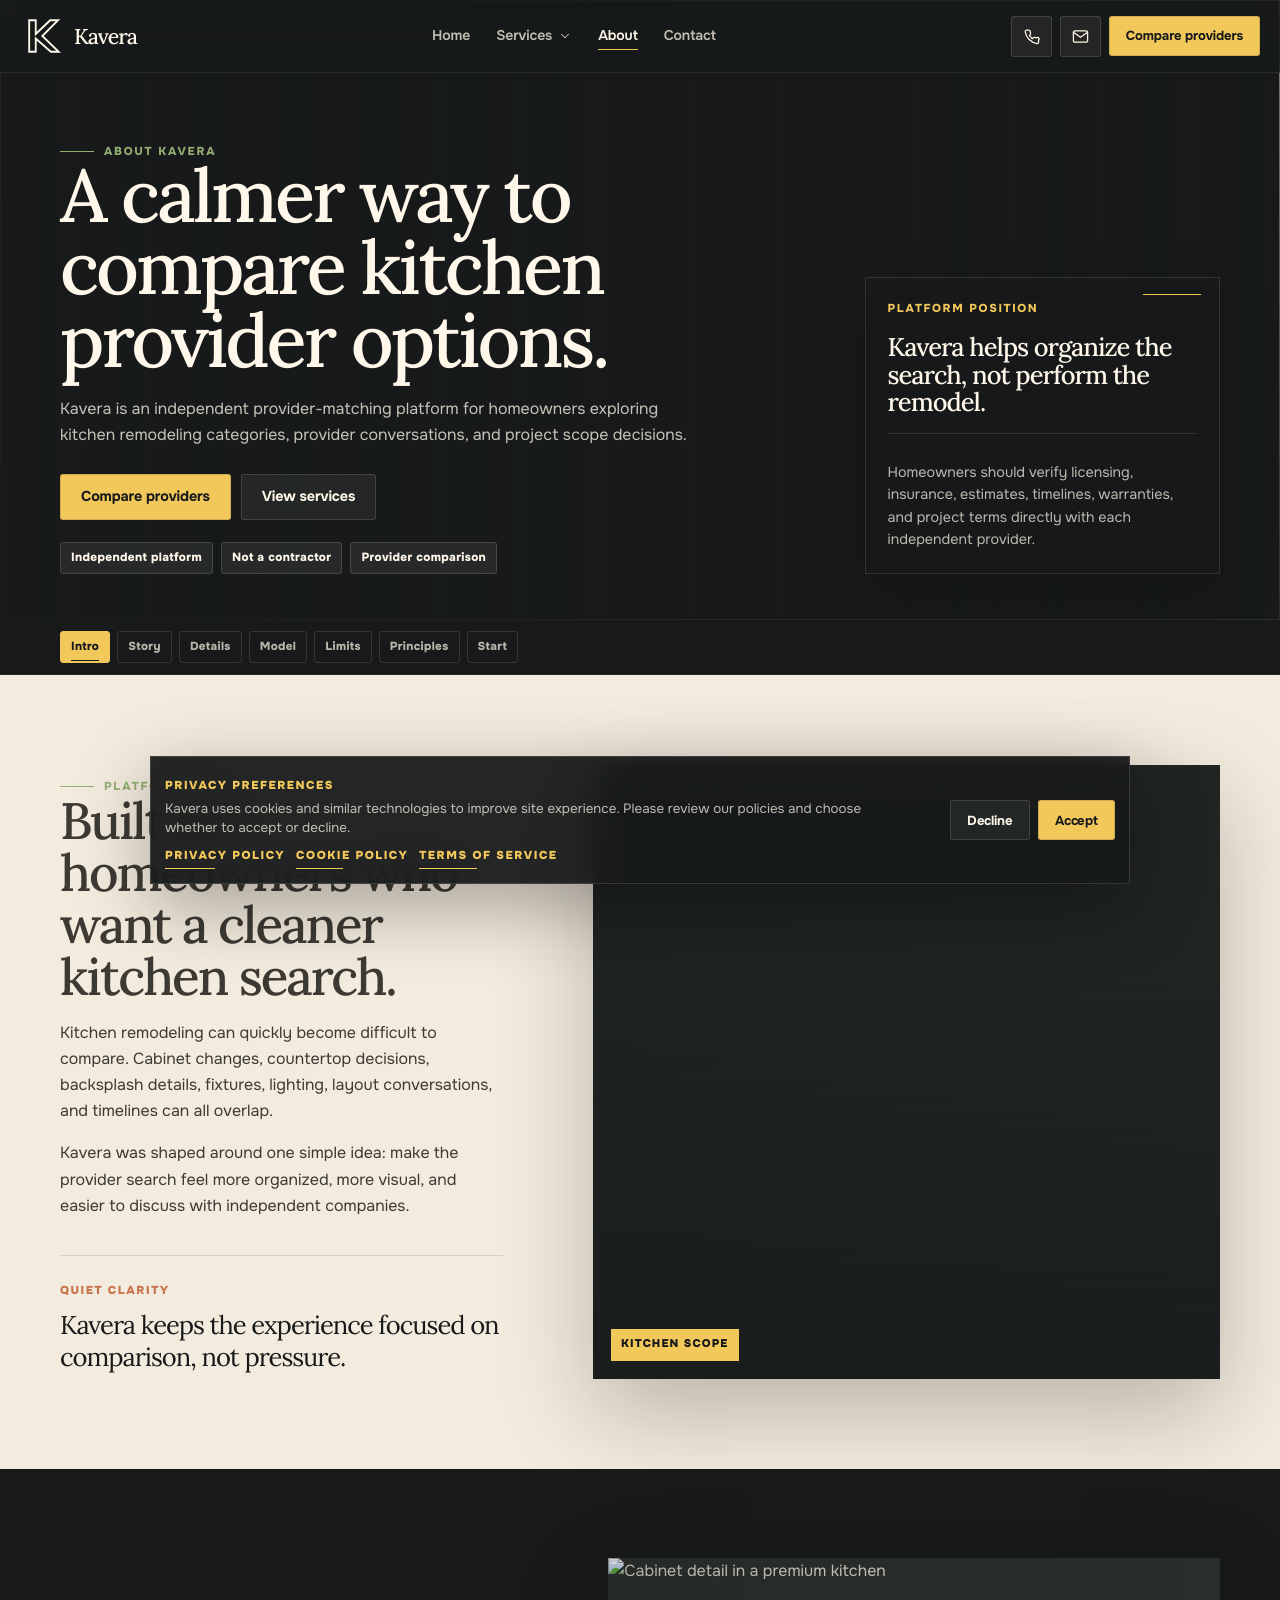
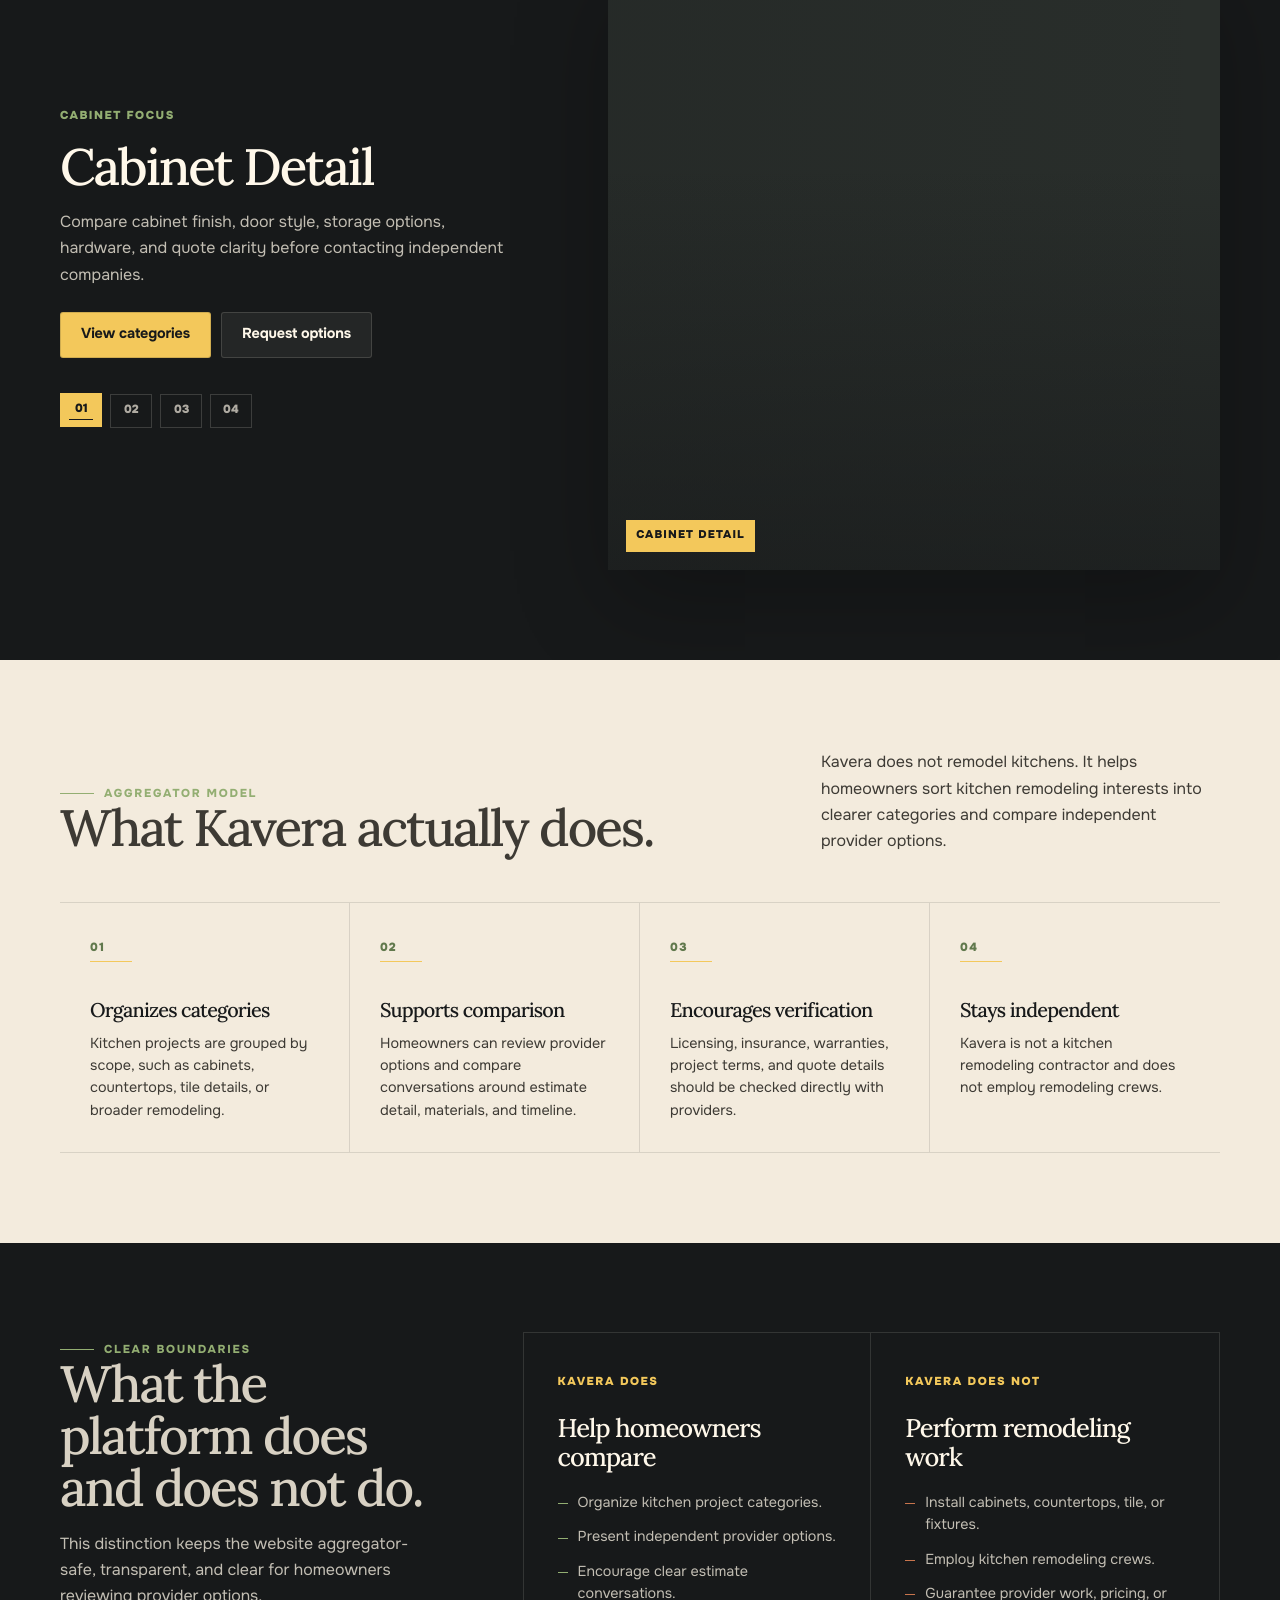
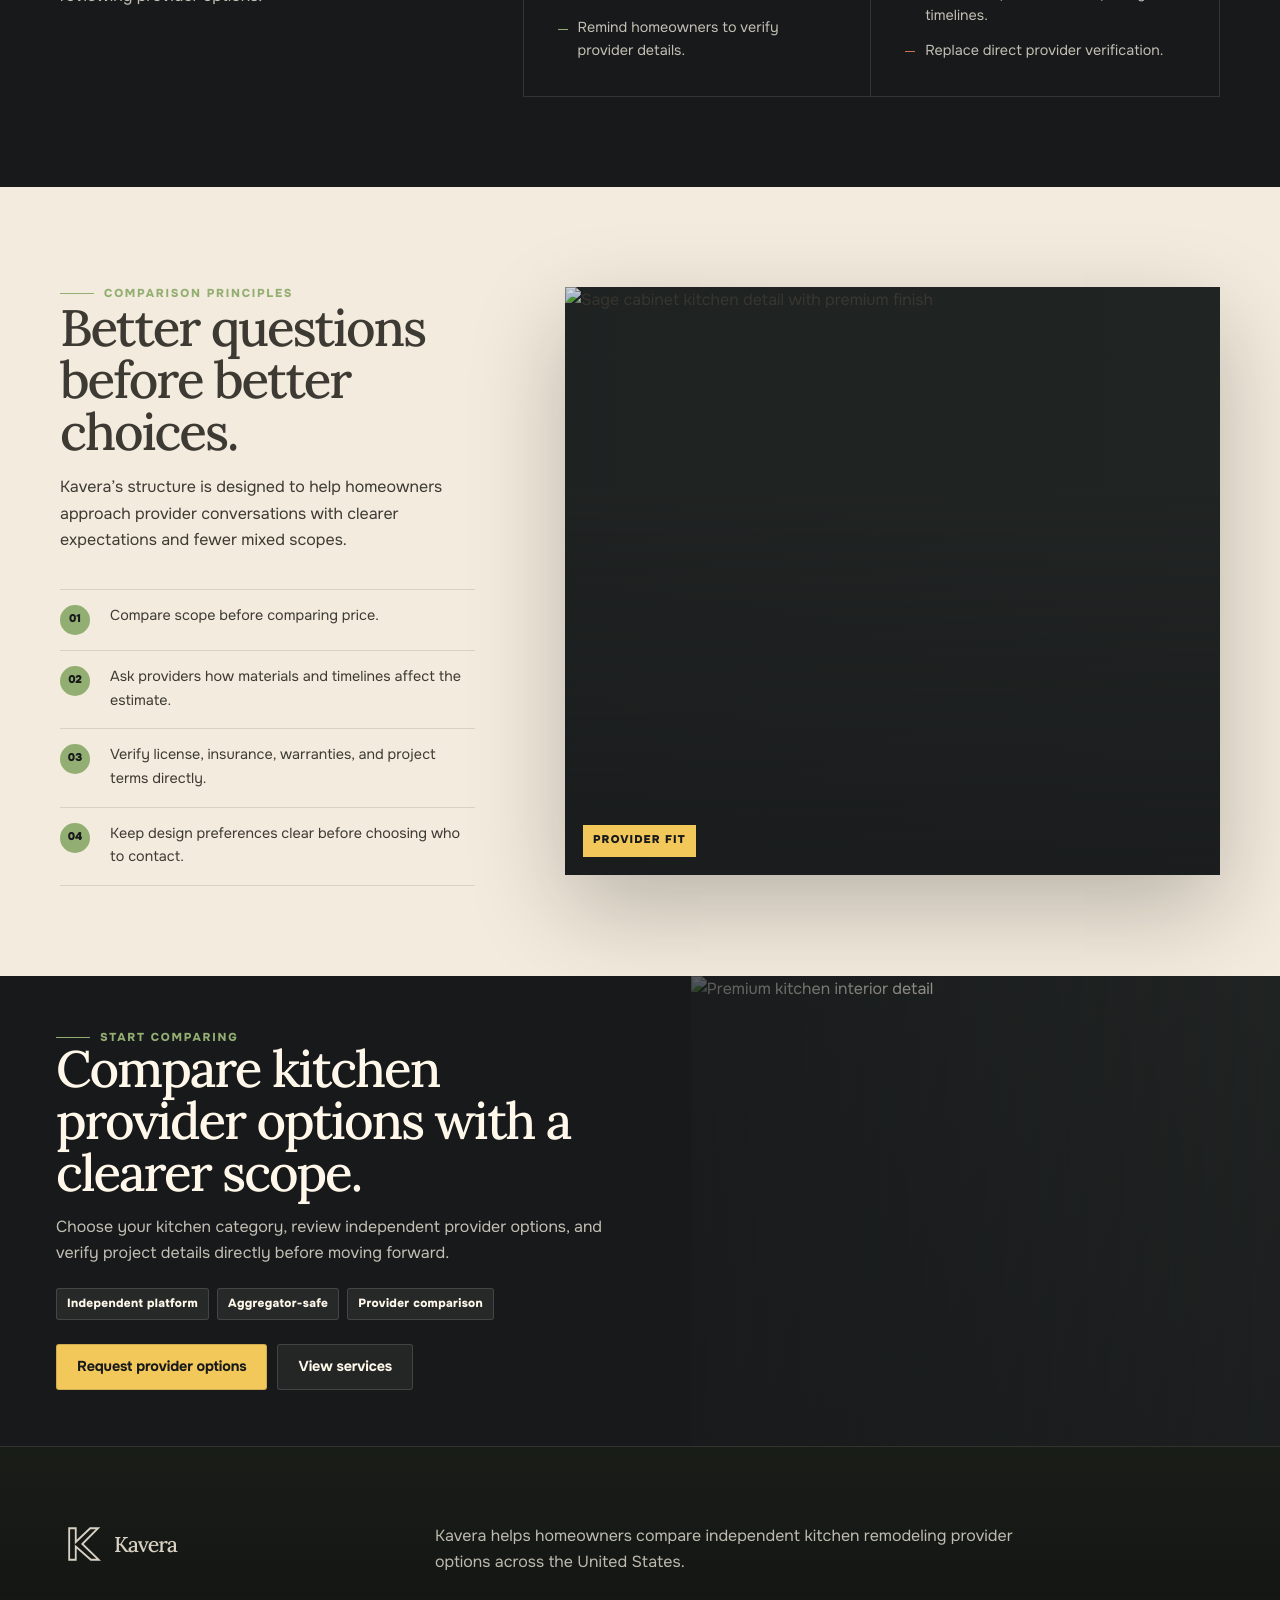
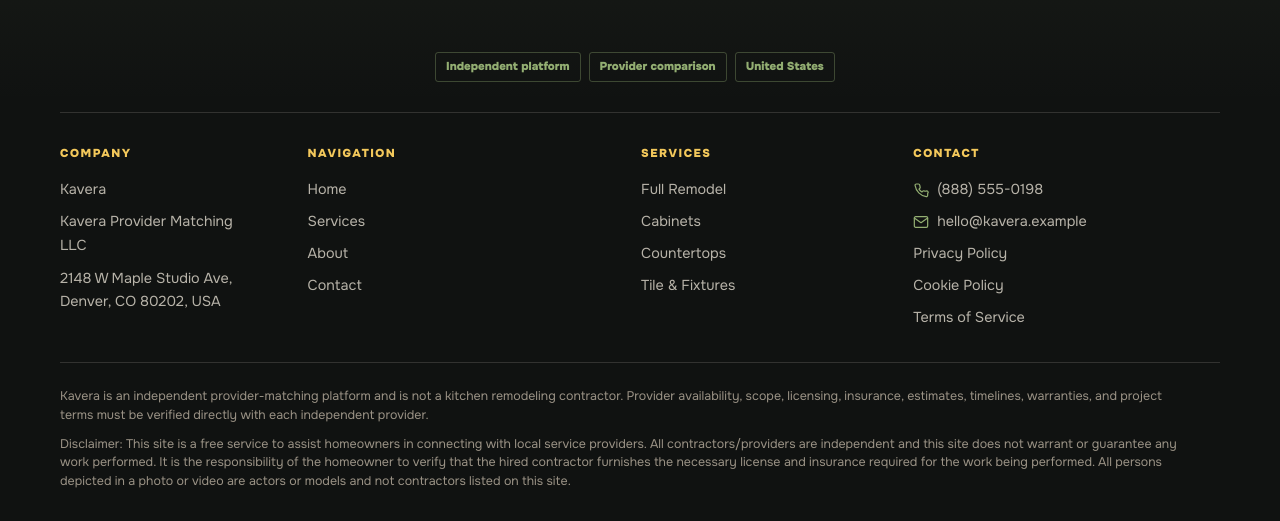
==== commit de9c0a31: "+" ====
--- a/about.html
+++ b/about.html
@@ -9,7 +9,7 @@
     <meta name="description"
         content="Learn how Kavera helps homeowners compare local kitchen remodeling providers while staying independent from direct remodeling services.">
 
-    <link rel="icon" type="image/svg+xml" href="./assets/icons/favicon.svg">
+    <link rel="icon" type="image/svg+xml" href="./assets/icons/favicon.svg?v=10">
     <link rel="stylesheet" href="./css/style.css">
 </head>
 
@@ -390,4 +390,4 @@
     <script src="./js/about.js"></script>
 </body>
 
-</html>+</html>
--- a/css/style.css
+++ b/css/style.css
@@ -2348,4 +2348,55 @@
         animation-duration: 1ms !important;
         animation-iteration-count: 1 !important;
     }
+}
+
+.brand-logo {
+    display: inline-flex;
+    align-items: center;
+    gap: 12px;
+    min-width: max-content;
+    color: currentColor;
+}
+
+.brand-logo__mark {
+    width: 42px;
+    height: 42px;
+    overflow: visible;
+}
+
+.brand-logo__outline {
+    fill: none;
+    stroke: currentColor;
+    stroke-width: 2.8;
+    stroke-linejoin: miter;
+    stroke-linecap: square;
+    transition:
+        stroke var(--ease),
+        filter var(--ease),
+        transform var(--ease);
+}
+
+.brand-logo__text {
+    font-family: var(--font-heading);
+    font-size: 1.34rem;
+    font-weight: 500;
+    letter-spacing: -0.045em;
+    transition:
+        color var(--ease),
+        transform var(--ease);
+}
+
+.brand-logo:hover {
+    color: var(--color-butter);
+}
+
+.brand-logo:hover .brand-logo__outline {
+    stroke: var(--color-sage);
+    filter: drop-shadow(0 0 10px rgba(147, 174, 114, 0.32));
+    transform: translateY(-1px);
+}
+
+.brand-logo:hover .brand-logo__text {
+    color: var(--color-butter);
+    transform: translateX(1px);
 }
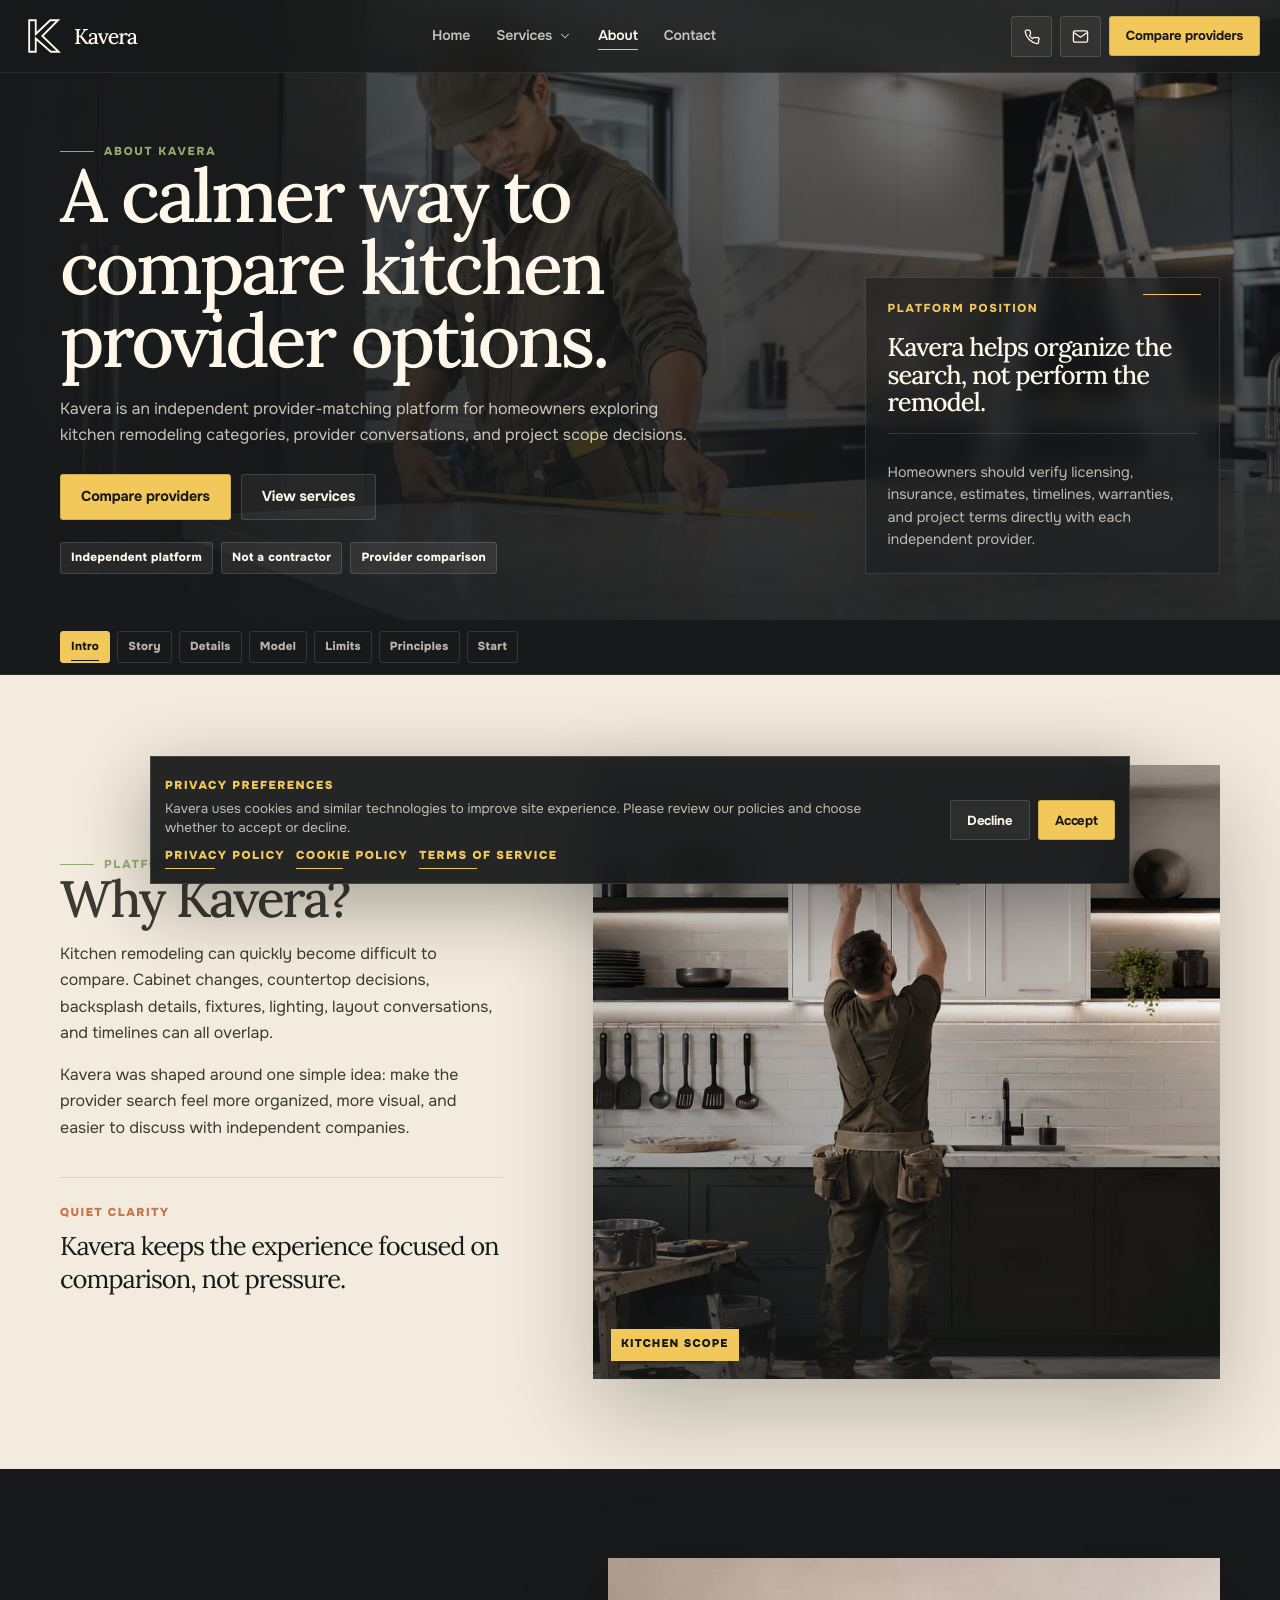
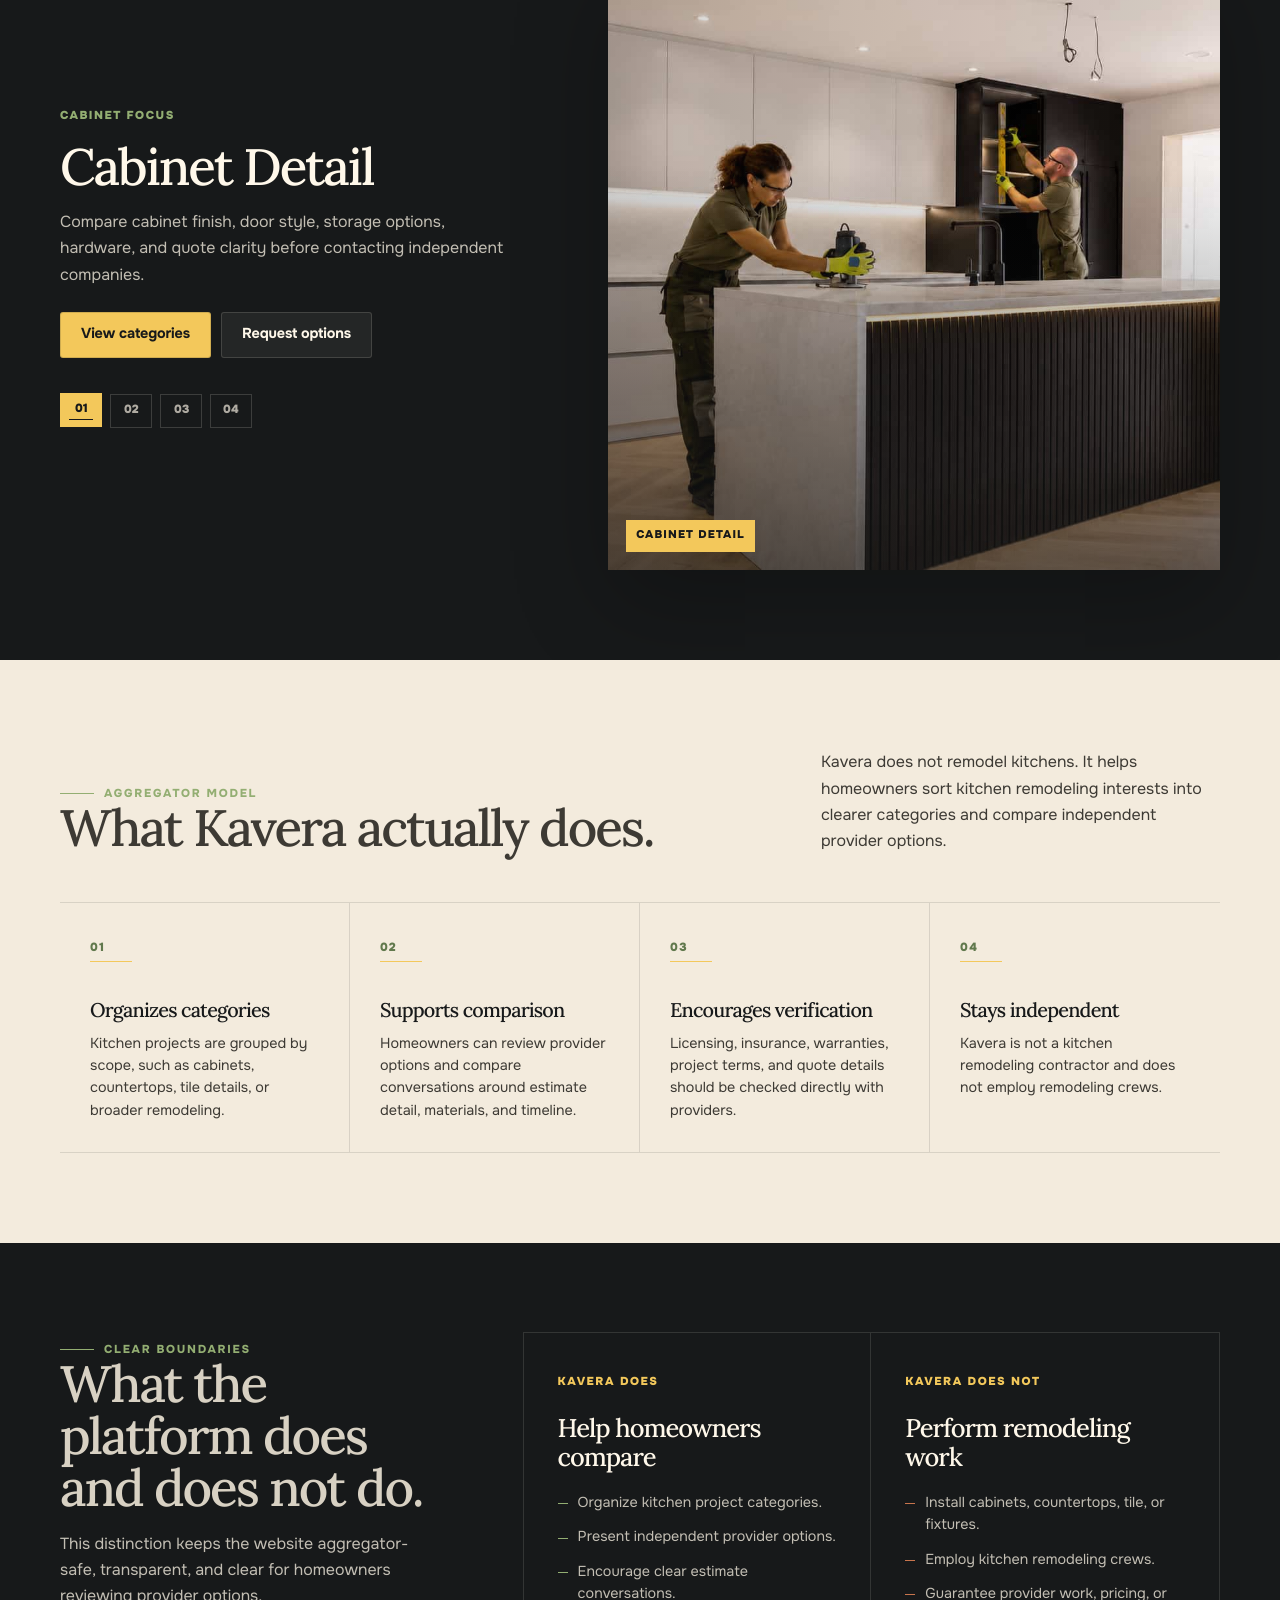
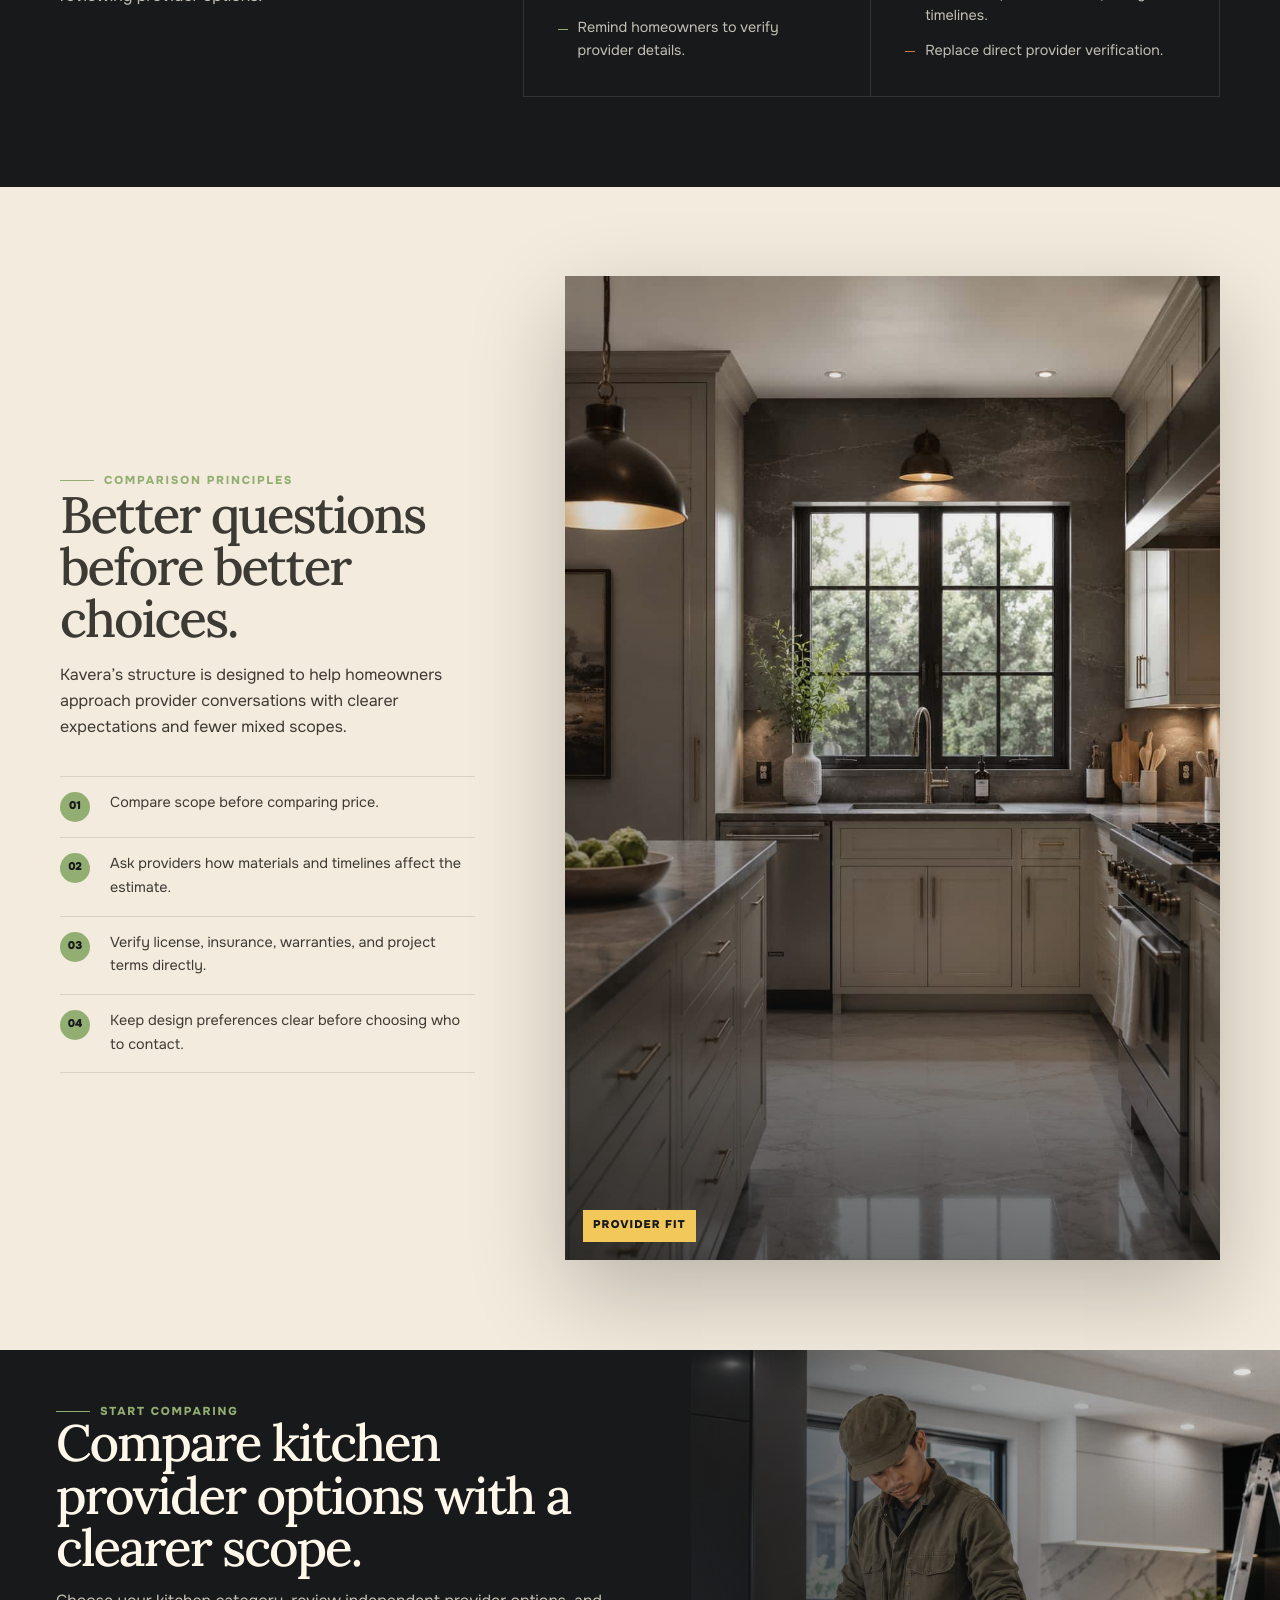
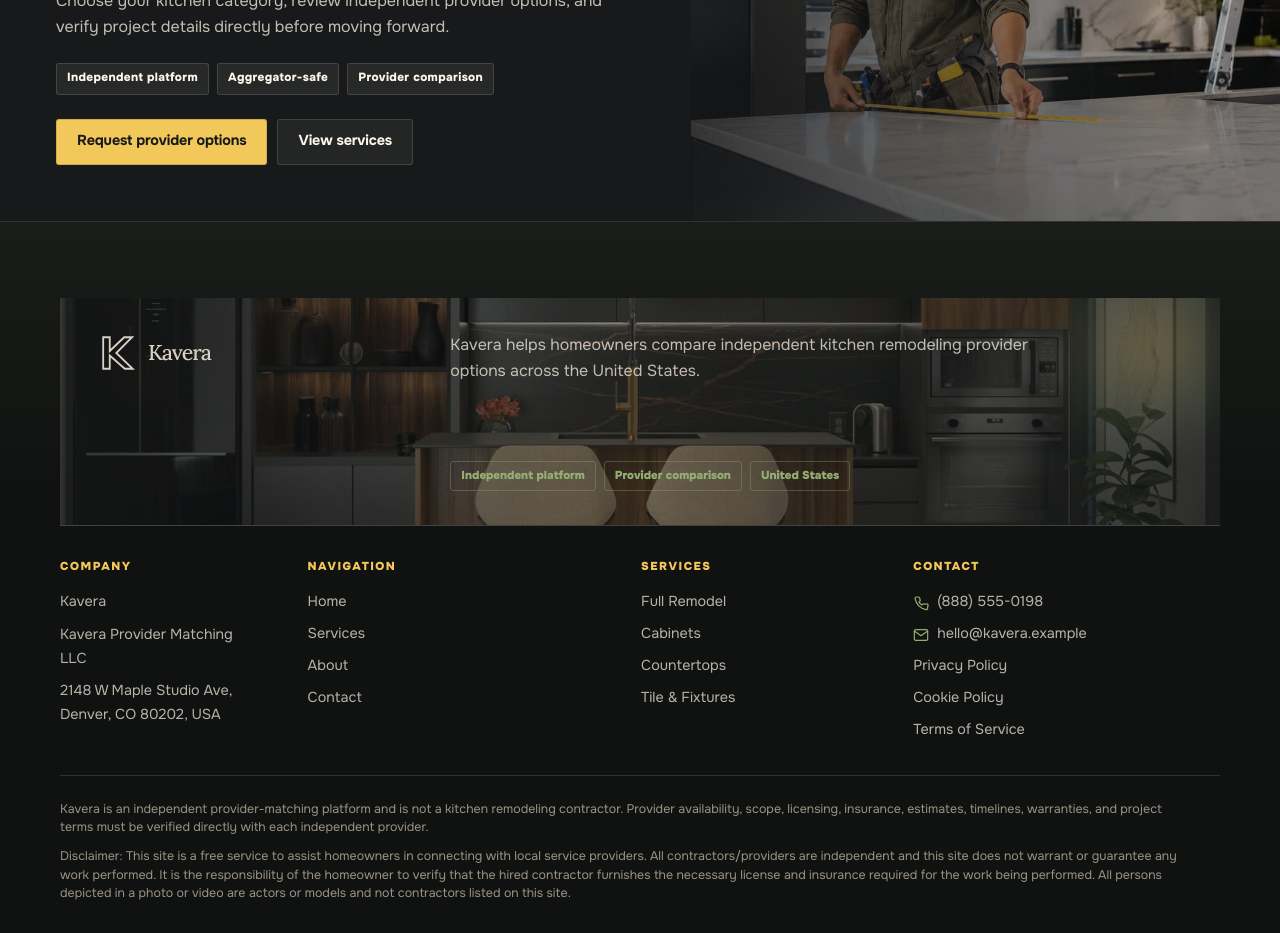
==== commit 3bdd7d5b: "+" ====
--- a/about.html
+++ b/about.html
@@ -84,7 +84,7 @@
                         <span class="eyebrow">Platform story</span>
 
                         <h2 id="about-story-title">
-                            Built for homeowners who want a cleaner kitchen search.
+                            Why Kavera?
                         </h2>
 
                         <p>
--- a/css/style.css
+++ b/css/style.css
@@ -2214,12 +2214,27 @@
         padding: calc(var(--header-height) + 42px) 0 32px;
     }
 
+    .page-hero__content {
+        max-width: none;
+        text-align: center;
+    }
+
     .page-hero__content p {
         margin-top: 15px;
+        max-width: none;
+        margin-inline: auto;
     }
 
     .page-hero__actions {
+        flex-direction: column;
+        align-items: stretch;
+        justify-content: center;
+        width: 100%;
         margin-top: 21px;
+    }
+
+    .page-hero__badges {
+        justify-content: center;
     }
 
     .page-hero__actions .button,
@@ -2399,4 +2414,48 @@
 .brand-logo:hover .brand-logo__text {
     color: var(--color-butter);
     transform: translateX(1px);
-}+}
+
+.site-footer__brand {
+    position: relative;
+    overflow: hidden;
+    isolation: isolate;
+    padding: clamp(22px, 3vw, 34px);
+    background: var(--color-bg-soft);
+}
+
+.site-footer__brand::before {
+    content: "";
+    position: absolute;
+    inset: 0;
+    z-index: 0;
+    background:
+        linear-gradient(90deg,
+            rgba(23, 25, 26, 0.74),
+            rgba(23, 25, 26, 0.42),
+            rgba(23, 25, 26, 0.78)),
+        url("../assets/images/detail-lighting.jpg") center / cover no-repeat;
+    opacity: 1;
+    pointer-events: none;
+}
+
+.site-footer__brand::after {
+    content: "";
+    position: absolute;
+    right: -60px;
+    top: -40px;
+    z-index: 0;
+    width: 260px;
+    height: 180px;
+    background: radial-gradient(circle,
+            rgba(243, 200, 91, 0.26),
+            rgba(147, 174, 114, 0.12) 42%,
+            transparent 72%);
+    filter: blur(18px);
+    pointer-events: none;
+}
+
+.site-footer__brand>* {
+    position: relative;
+    z-index: 1;
+}
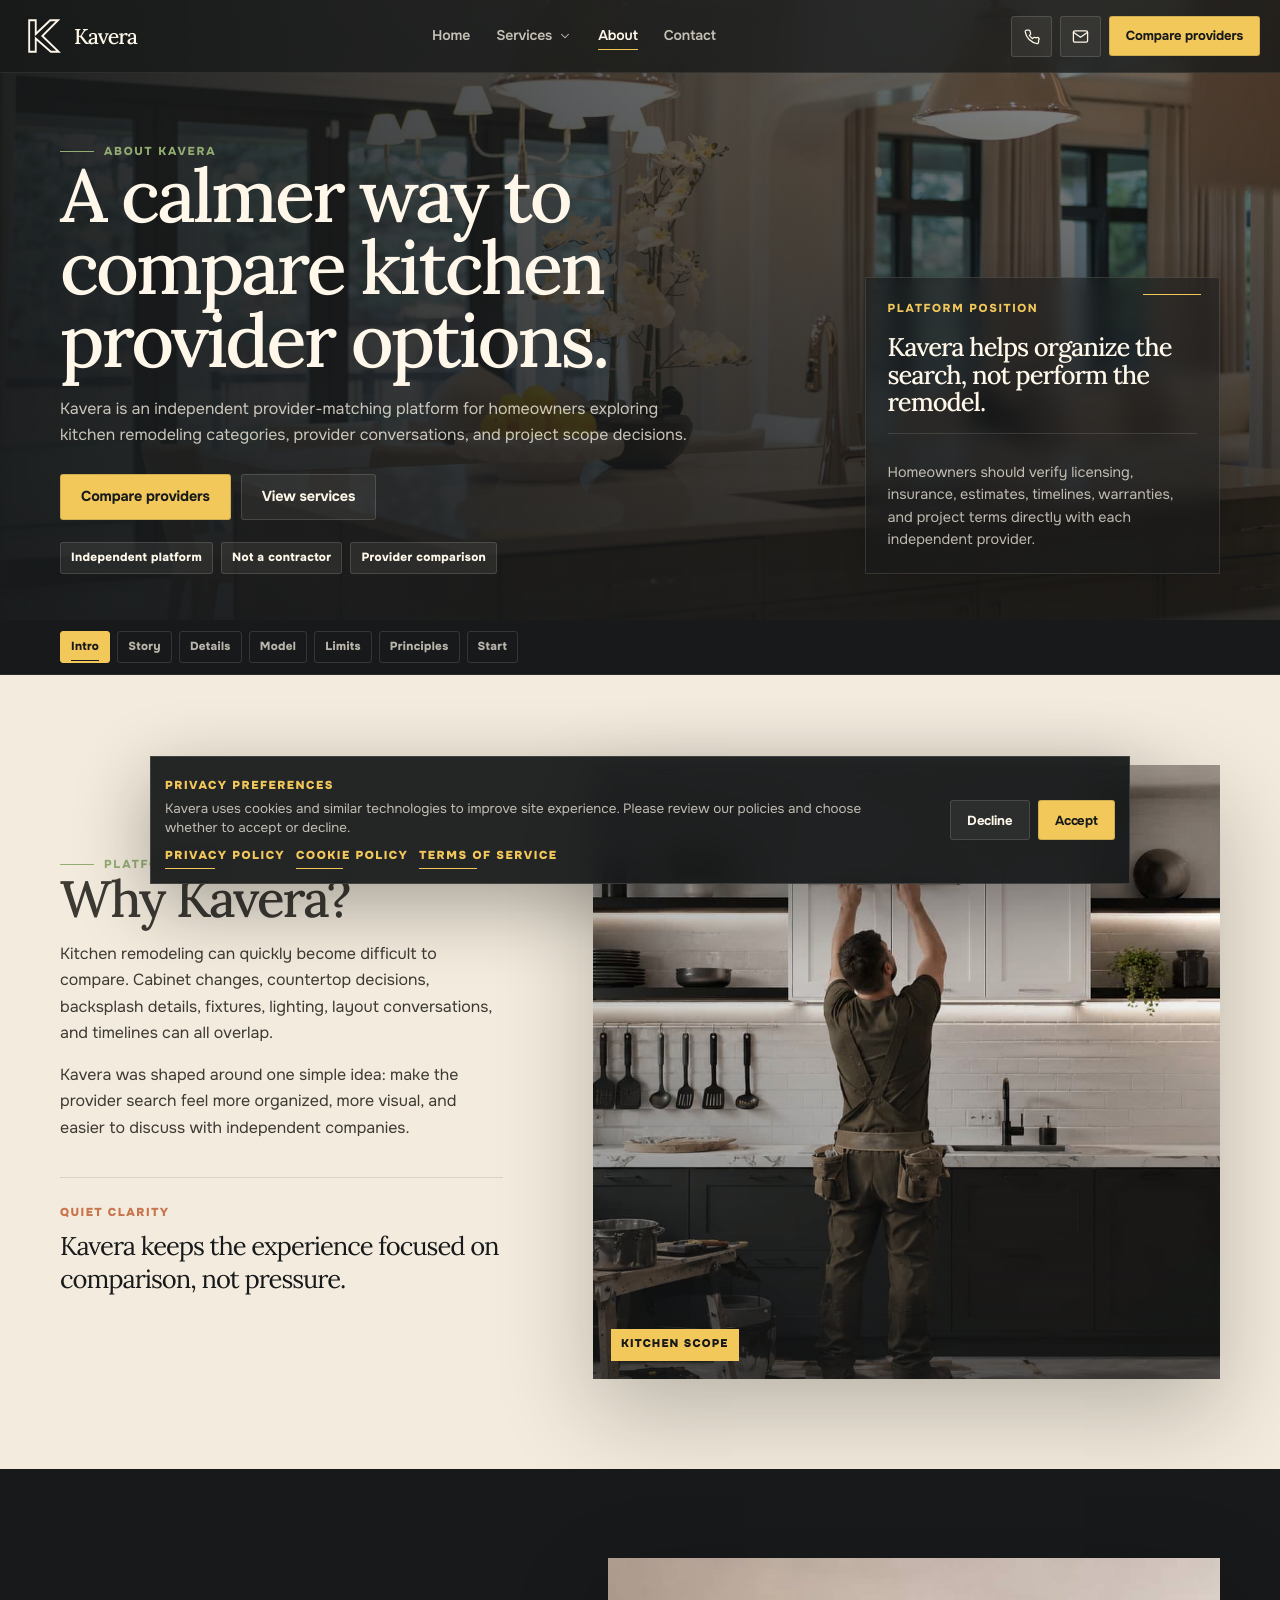
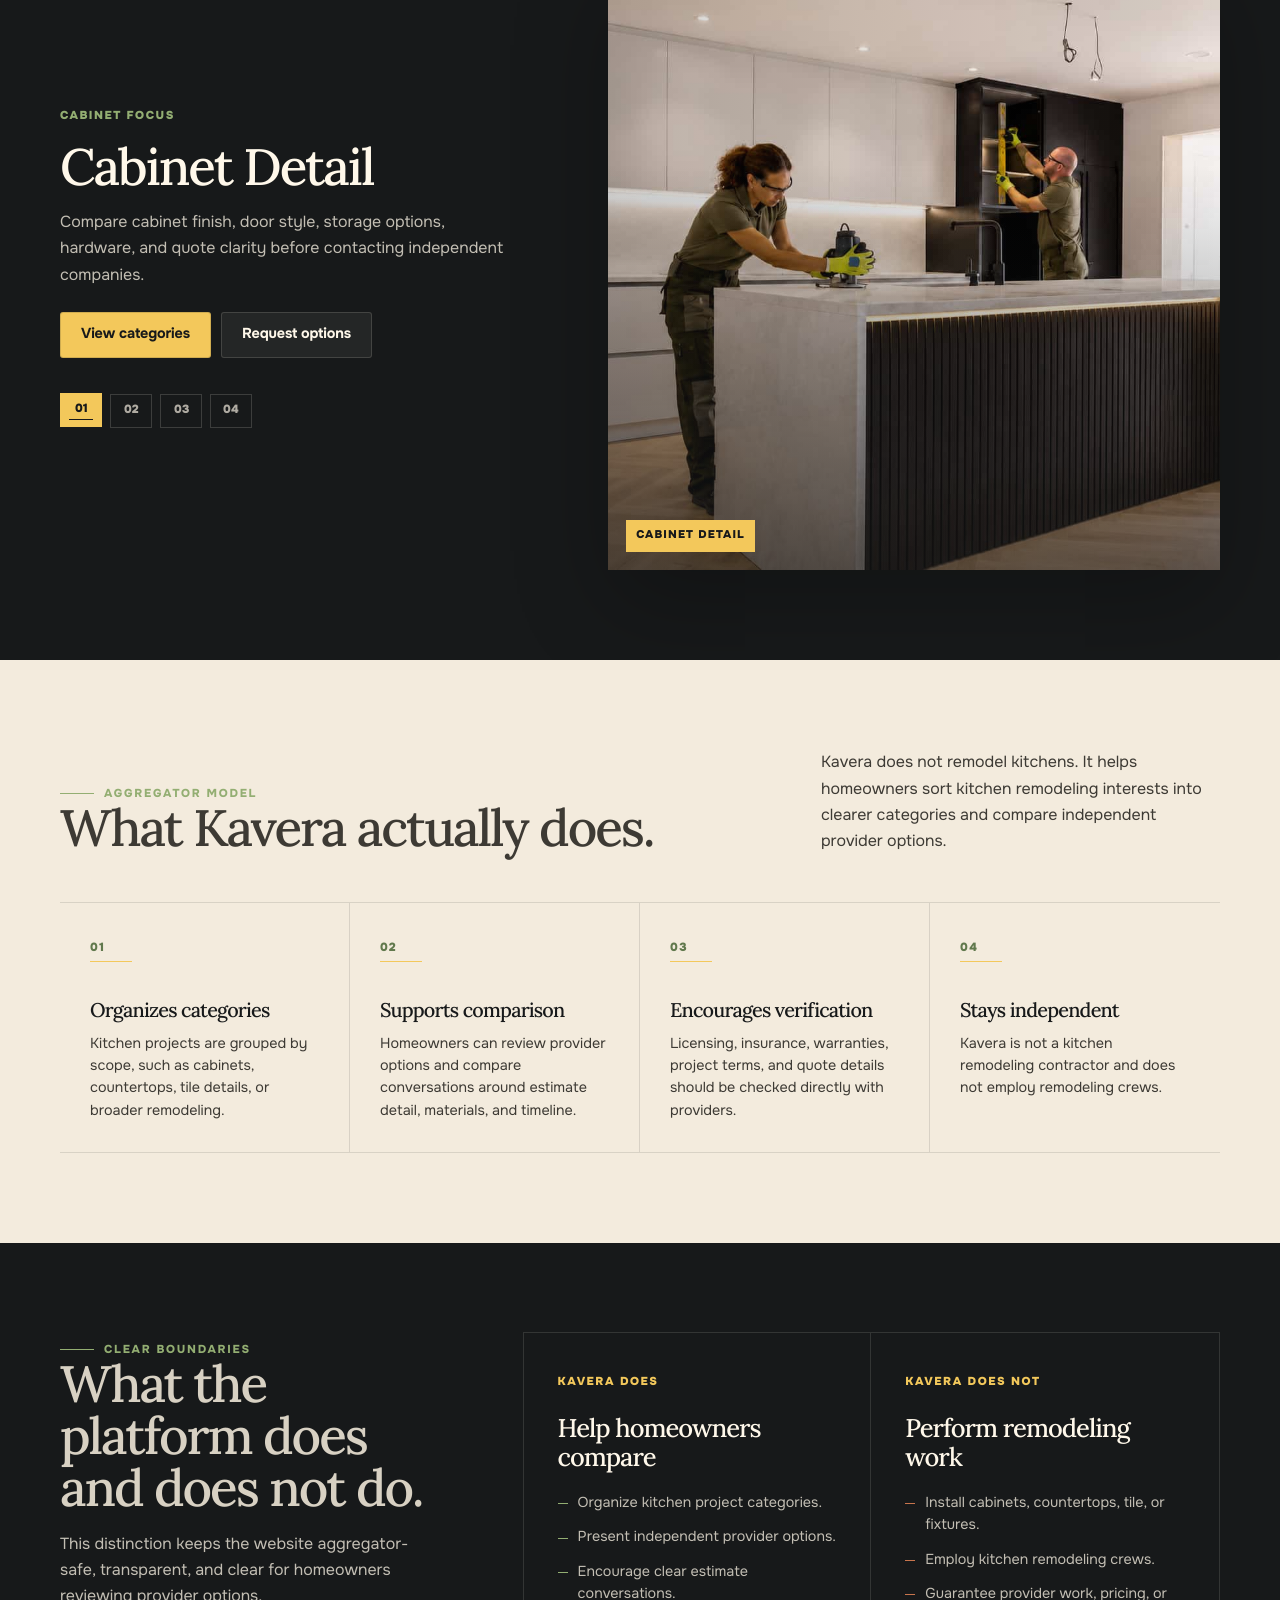
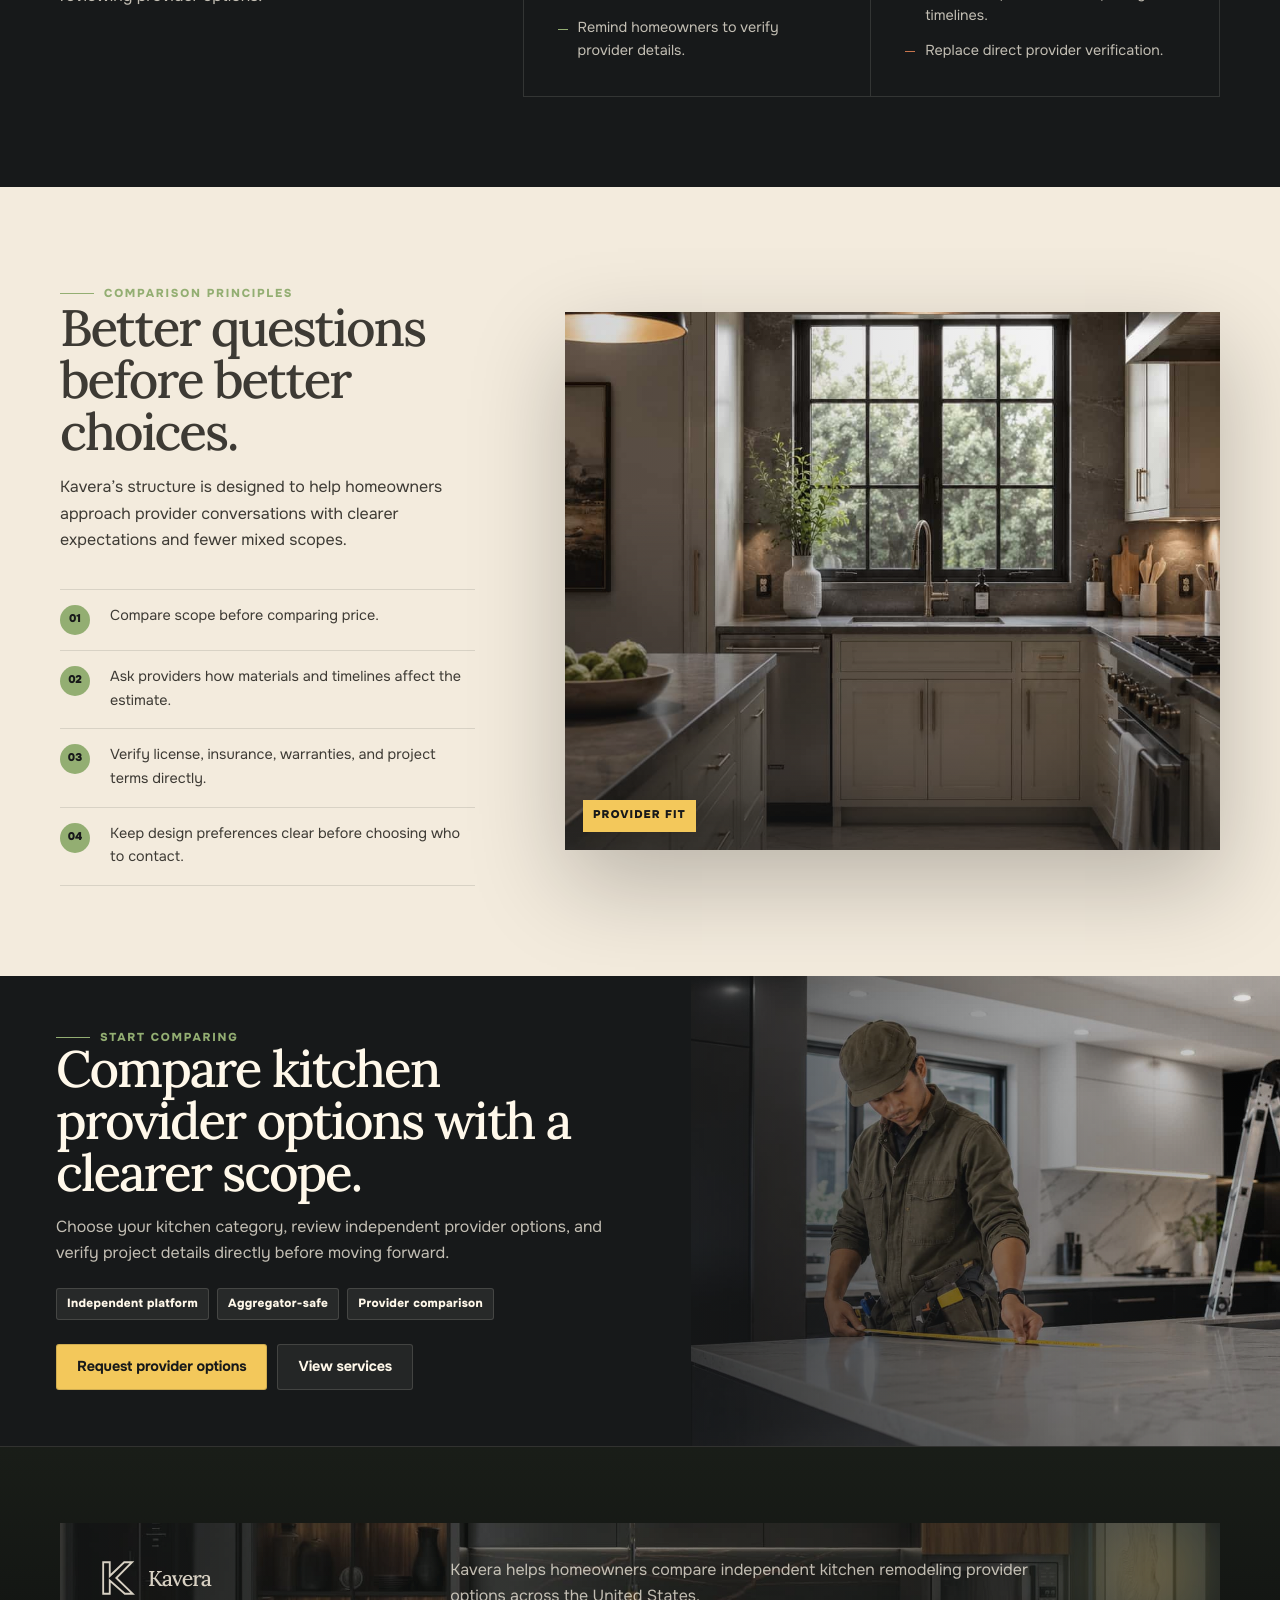
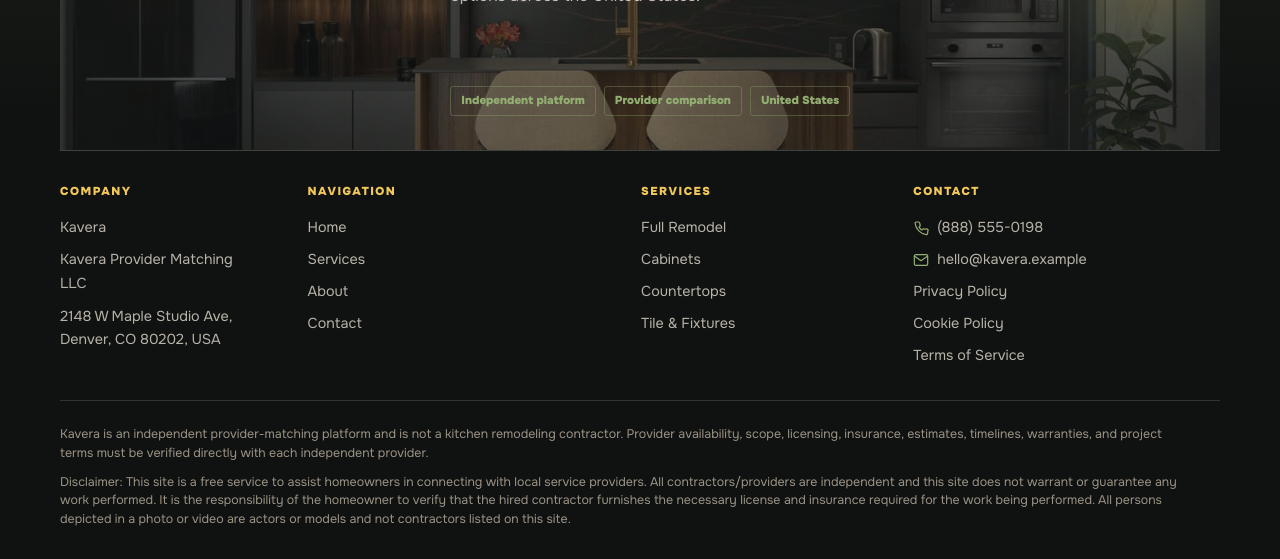
==== commit dcfaed03: "+" ====
--- a/about.html
+++ b/about.html
@@ -22,7 +22,7 @@
     ====================================================== -->
         <section class="page-hero about-hero" id="hero" aria-labelledby="about-hero-title">
             <div class="page-hero__bg" aria-hidden="true">
-                <img src="./assets/images/hero-about.jpg" alt="">
+                <img src="./assets/images/hero-about-2.jpg" alt="">
             </div>
 
             <div class="page-hero__inner">
